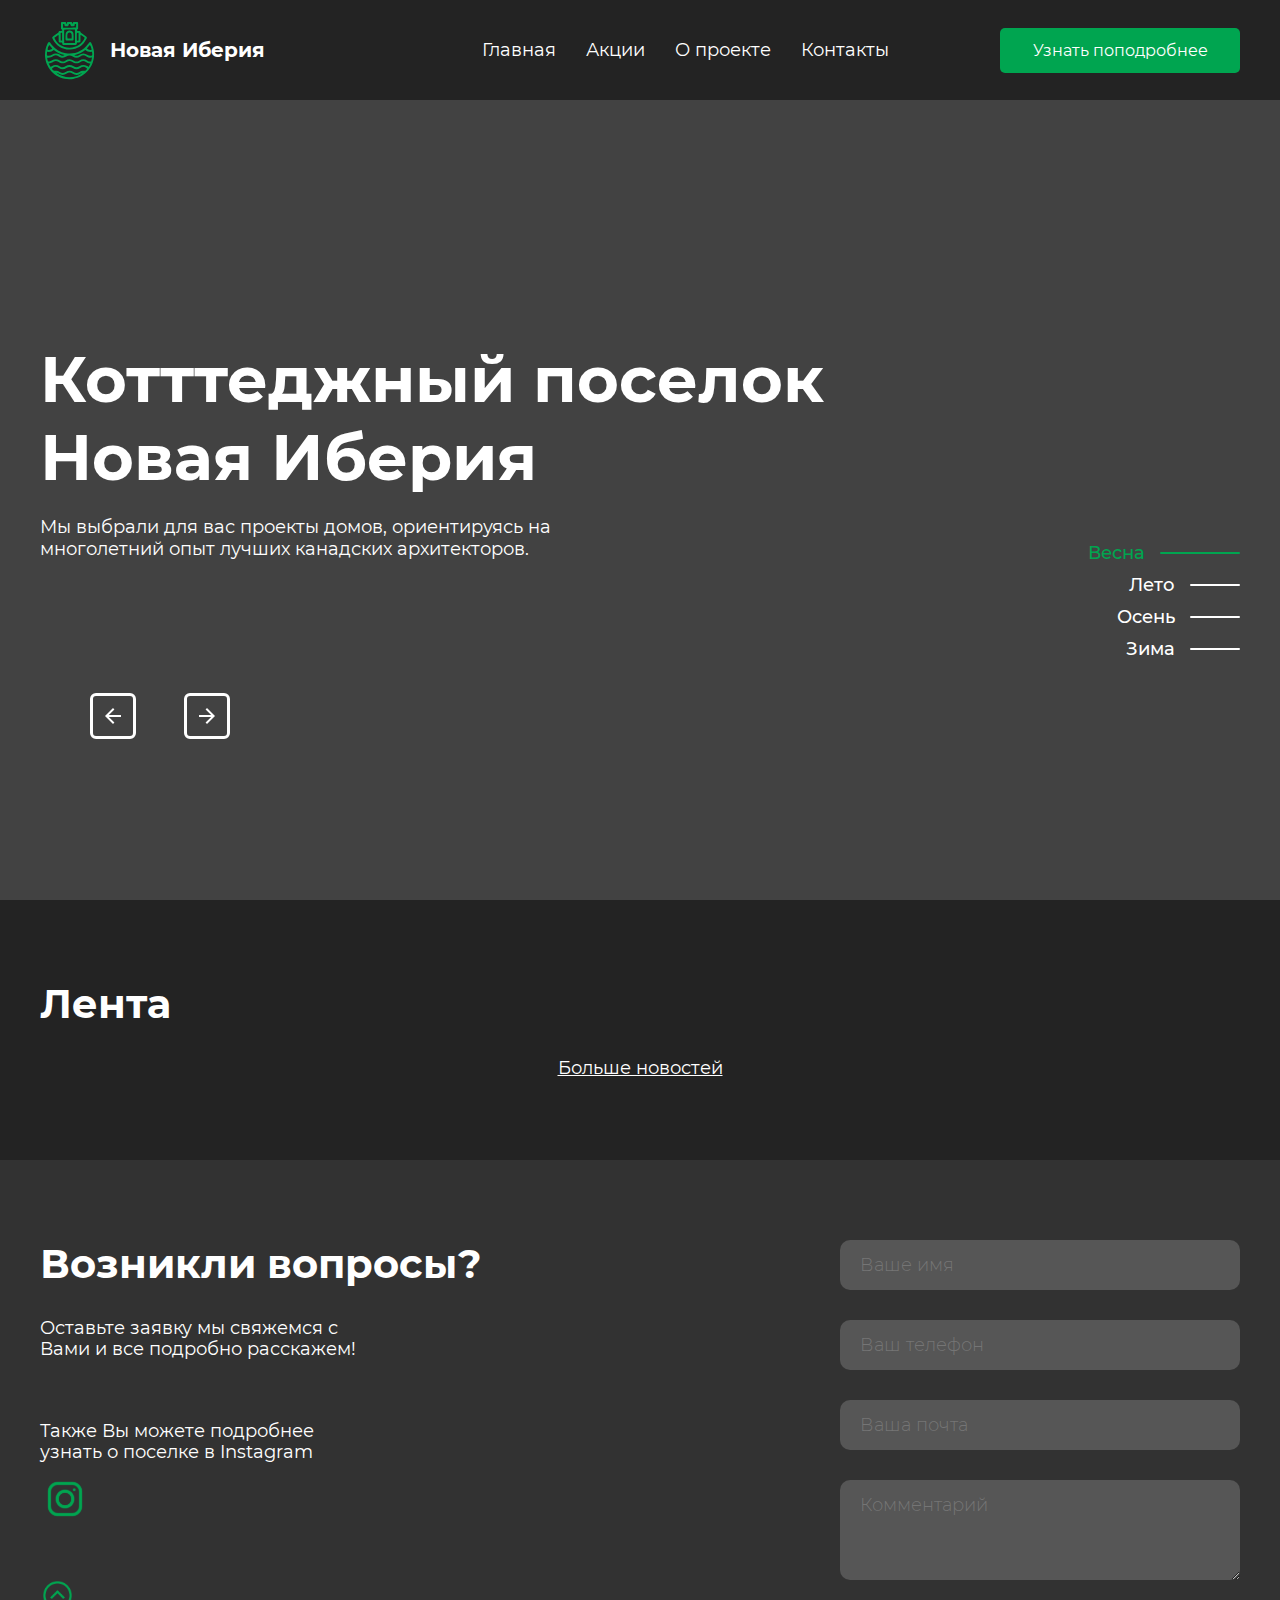
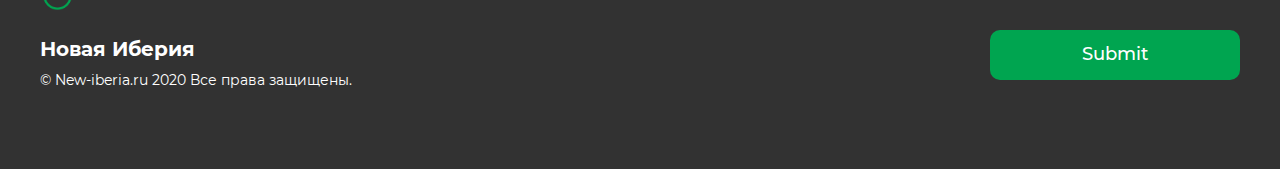
==== news.html @ b80567c6 "without 2 seconds done" ====
<!DOCTYPE html>
<html lang="en">
<head>
	<meta charset="UTF-8">
	<meta name="viewport" content="width=device-width, initial-scale=1.0">
	<title>Новая Иберия | Лента</title>
	<link rel="stylesheet" href="styles/main.css">
	<link rel="stylesheet" href="font/roboto/stylesheet.css">
	<link rel="stylesheet" href="font/monsterrat/stylesheet.css">

	<!-- styles for header -->
	<link rel="stylesheet" href="styles/header/header-menu.css">
	<link rel="stylesheet" href="styles/header/header-panel.css">
	<link rel="stylesheet" href="styles/header/header-slider.css">

	<!-- main media -->
	<link rel="stylesheet" href="styles/main_media.css">
	<script src="libs/jquery.js"></script>

	<!-- libs_datepicker -->
	<script src="libs/datepicker/datepicker.min.js"></script>
	<link rel="stylesheet" href="libs/datepicker/datepicker.min.css">

	<!-- styles for slider-mini -->
	<link rel="stylesheet" href="styles/slider-mini.css">

	<!-- styles for advantages -->
	<link rel="stylesheet" href="styles/advantage_list.css">

	<!-- styles for showcase -->
	<link rel="stylesheet" href="styles/showcase.css">

	<!-- styles for genplan -->
	<link rel="stylesheet" href="styles/genplan.css">

	<!-- styles for news -->
	<link rel="stylesheet" href="styles/news.css">

	<!-- styles for footer -->
	<link rel="stylesheet" href="styles/footer.css">

	<!-- styles for modal (house) -->
	<link rel="stylesheet" href="styles/modals/land_or_house/style.css">

	<!-- styles for modal (contact_form) -->
	<link rel="stylesheet" href="styles/modals/contact_us/style.css">

	<!-- styles for modal -->
	<link rel="stylesheet" href="styles/modals/news_one/style.css">

	<!-- styles for news block -->
	<link rel="stylesheet" href="styles/news_page/style.css">
</head>
<body>
	<div class="modal_contact-us">
		<div class="modal_contact-us-body">
		<div class="modal_contact-us-body-cross"><img src="images/cross.svg" alt="" onclick="popupHouseHide('.modal_contact-us')"></div>
			<div class="modal_contact-us-body-picture">
				<div class="modal_contact-us_picture"></div>
				<div class="modal_contact-us_opacity"></div>
			</div>
			<form class="modal_contact-us-body-content" action="" method="post">
				<h1 class="modal_contact-us-title">
					Новая Иберия
				</h1>
				<h1 class="modal_contact-us-text">
					Оставьте заявку на детальное обсуждение проекта
				</h1>
				<h2 class="modal_contact-us-description">
					Lorem ipsum dolor sit amet, consectetur adipiscing elit, sed do eiusmod tempor incididunt ut labore et dolore
				</h2>
				<div class="modal_contact-us-form">
					<input type="text" class="modal_contact-us_placeholder" placeholder="Ваше имя" maxlength="10" name="name">
					<input type="text" class="modal_contact-us_placeholder" placeholder="Ваш телефон" maxlength="17" name="telephone">
					<input type="text" class="modal_contact-us_placeholder" placeholder="Ваша почта" maxlength="18" name="email">
					<textarea name="" id="modal_contact-us_textarea" cols="30" rows="10" placeholder="Комментарий" maxlength="50" name="comment"></textarea>
					<input type="submit" class="modal_contact-us_submit">
				</div>
				<h3 class="modal_contact-us-data">				
					Нажимая на кнопку. Вы принимаете условия обработки персональных данных
				</h3>
			</form>
		</div>
	</div>
	<div class="modal_news_one">
		<div class="modal_news-body">
			<div class="modal_news-body-cross"><img src="images/cross.svg" alt="" onclick="popupHouseHide('.modal_news_one')"></div>
			<div class="modal_news_one-body-picture">
				<div class="modal_news_one-picture-bidy"></div>
				<div class="modal_news_one-opacity"></div>
				<div class="modal_news_one-texts">
					<div class="modal_news_one-texts_body">
						<h1 class="modal_news_one-texts_body_news-title"></h1>
						<h2 class="modal_news_one-texts-date">
							12.01.2021
						</h2>
					</div>
				</div>
			</div>
			<div class="modal_news_one-body-content">
				<div class="modal_news_one-body-content_body">
					<div class="kekmemshmek">
					</div>
					<div class="modal_news-footer">
						<div class="modal_news-footer_read_more">Читать также</div>
						<div class="modal_news-footer-line"></div>
					</div>
					<div class="modal_news-recomended">
						<div class="modal_news-recomended-item modal_news-recomended-mobile">
							<div class="modal_news-recomended-item_picture"></div>
							<h1 class="modal_news-recomnded-item_title">
								Lorem ipsum dolor sit amet consectetur adipisicing elit. Libero obcaecati, nesciunt culpa quod quis voluptatibus nam blanditiis sapiente, incidunt nihil consectetur delectus in ex quasi natus sed numquam voluptas, architecto?	
							</h1>
							<h2 class="modal_news-recomnded-item_description">
								Lorem ipsum dolor sit amet consectetur adipisicing elit. Libero obcaecati, nesciunt culpa quod quis voluptatibus nam blanditiis sapiente, incidunt nihil consectetur delectus in ex quasi natus sed numquam voluptas, architecto?	
							</h2>
							<div class="modal_news-recomnded-item_button">
								подробнее
							</div>
						</div>
						<div class="modal_news-recomended-item modal_news_second-item">
							<div class="modal_news-recomended-item_picture"></div>
							<h1 class="modal_news-recomnded-item_title">
								Lorem ipsum dolor sit amet consectetur adipisicing elit. Libero obcaecati, nesciunt culpa quod quis voluptatibus nam blanditiis sapiente, incidunt nihil consectetur delectus in ex quasi natus sed numquam voluptas, architecto?	
							</h1>
							<h2 class="modal_news-recomnded-item_description">
								Lorem ipsum dolor sit amet consectetur adipisicing elit. Libero obcaecati, nesciunt culpa quod quis voluptatibus nam blanditiis sapiente, incidunt nihil consectetur delectus in ex quasi natus sed numquam voluptas, architecto?	
							</h2>
							<div class="modal_news-recomnded-item_button">
								подробнее
							</div>
						</div>
						<div class="modal_news-recomended-item modal_news-recomended_tablet">
							<div class="modal_news-recomended-item_picture"></div>
							<h1 class="modal_news-recomnded-item_title">
								Lorem ipsum dolor sit amet consectetur adipisicing elit. Libero obcaecati, nesciunt culpa quod quis voluptatibus nam blanditiis sapiente, incidunt nihil consectetur delectus in ex quasi natus sed numquam voluptas, architecto?	
							</h1>
							<h2 class="modal_news-recomnded-item_description">
								Lorem ipsum dolor sit amet consectetur adipisicing elit. Libero obcaecati, nesciunt culpa quod quis voluptatibus nam blanditiis sapiente, incidunt nihil consectetur delectus in ex quasi natus sed numquam voluptas, architecto?	
							</h2>
							<div class="modal_news-recomnded-item_button">
								подробнее
							</div>
						</div>
					</div>
					<div class="modal_news-recomended_more">
						<h1 class="modal_news-recomended_more-text">
							Больше...
						</h1>
					</div>
				</div>
			</div>
		</div>
	</div>
	<div class="header" id="header">
		<div class="header-menu">
			<div class="header-menu__body">
				<div class="header-menu__logo-block">
					<img src="images/logo.svg" alt="" class="header-menu__logo">
					<h1 class="header-menu__text-logo">Новая Иберия</h1>
				</div>
				<div class="header-menu__menu-block">
					<a href="index.php"><h1 class="header__menu-item">Главная</h1></a>
					<a href="index.php#showcase_discounts"><h1 class="header__menu-item">Акции</h1></a>
					<a href="index.php#advantage_list_body"><h1 class="header__menu-item">О проекте</h1></a>
					<a href="#footer"><h1 class="header__menu-item">Контакты</h1></a>
				</div>
				<div class="header-menu__button-more">
					<div class="header-menu__button" id="header-menu__button_modal">
						Узнать поподробнее
					</div>
				</div>
			</div>
		</div>
		<div class="header-hidden-menu">
			<div class="header-menu-hidden-mobile">
				<div class="header-menu-mobile-body">
					<div class="logo-mobile">
						<img src="images/logo.svg" alt="" class="logo-mobile-pic">
						Новая Иберия
					</div>
					<img src="images/mobile_cross.svg" alt="" class="header-menu-burger" onclick="menuHiddenSlideUp()">
				</div>
			</div>
			<div class="header-menu-mobile-menu">
				<a href="index.php"><h1 class="heaedr-menu-mobile-menu-item">Главная</h1></a>
				<div class="header-menu__button-mobile_phone" id="header-menu__button-mobile">
					Узнать подробнее
				</div>
				<a href="tel:+79773263306"><div class="header-menu__button-mobile_phone">
					Позвонить
				</div></a>
			</div>
		</div>
		<div class="header-menu-mobile">
			<div class="header-menu-mobile-body">
				<div class="logo-mobile">
					<img src="images/logo.svg" alt="" class="logo-mobile-pic">
					Новая Иберия
				</div>
				<img src="images/burger.svg" alt="" class="header-menu-burger" onclick="menuHiddenSlideUp()">
			</div>
		</div>
		<div class="header_slider">
			
		</div>
		<div class="header-opacity_slider">
			
		</div>
		<div class="header-panel">
			<div class="header-panel__body">
				<div class="header-panel__title">
					<h1 class="header-panel__title-text">
						Котттеджный поселок Новая Иберия
					</h1>
					<h2 class="header-panel__title-description">
						Мы выбрали для вас проекты домов, ориентируясь на многолетний опыт лучших канадских архитекторов.
					</h2>
					<div class="header-panel__seasons">
						<div class="season_panel selected_div" id="spring">
							Весна
							<div class="season_line selected_line" id="spring_line"></div>
						</div>
						<div class="season_panel" id="summer">
							Лето
							<div class="season_line" id="summer_line"></div>
						</div>
						<div class="season_panel" id="autumn">
							Осень
							<div class="season_line" id="autumn_line"></div>
						</div>
						<div class="season_panel" id="winter">
							Зима
							<div class="season_line" id="winter_line"></div>
						</div>
					</div>
					<div class="header-panel__arrow-left-body" onclick="sliderRight('.slider_feed')">
						<div class="header-panel__arrow-left">
							
						</div>
					</div>
					<div class="header-panel__arrow-right-body">
						<div class="header-panel__arrow-right" onclick="sliderLeft('.slider_feed', '.header')">
							
						</div>
					</div>
				</div>
			</div>
		</div>
	</div>
	<div class="news_block-body">
		<div class="news_block">
			<h1 class="block_title news_block_title">
				Лента
			</h1>
			<div class="news_block-items">
				
				<!-- <div class="news_block-item second-news_block-item"></div>
				<div class="news_block-item"></div> -->
			</div>
		</div>
	</div>
	<h1 class="news-block_more">
		Больше новостей
	</h1>
	<div class="footer" id="footer">
		<div class="footer-body">
			<div class="footer-left">
				<h1 class="block_title footer_title">
					Возникли вопросы?
				</h1>
				<h2 class="footer-left-description1">
					Оставьте заявку мы свяжемся с Вами и все подробно расскажем!
				</h2>
				<h2 class="footer-left-description2">
					Также Вы можете подробнее узнать о поселке в Instagram
				</h2>
				<img src="images/inst.svg" alt="" class="footer-left_inst">
				<div class="footer-left__bottom">
					<a href="#header"><img src="images/back_top.svg" alt="" class="back_top" ></a>
					<h1 class="header-menu__text-logo">Новая Иберия</h1>
					<h2 class="copyright">
						© New-iberia.ru 2020 Все права защищены.
					</h2>
				</div>
			</div>
			<form action="handlers/send_sms.php" class="footer-right">
				<input type="text" class="footer_placeholder" placeholder="Ваше имя" name="name" maxlength="10">
				<input type="text" class="footer_placeholder" placeholder="Ваш телефон" name="telephone" maxlength="17">
				<input type="text" class="footer_placeholder" placeholder="Ваша почта" name="email" maxlength="25">
				<textarea id="footer_textarea" cols="30" rows="10" placeholder="Комментарий" name="comment" maxlength="50"></textarea>
				<input type="submit" class="footer_submit">
			</form>
		</div>
	</div>
	<div class="alert_for_form">
		<span class="alert_form_text"></span>
		<div class="alert_bottom_line"></div>
	</div>
<script>
	$( document ).ready(function(){
	  function linkUnderline(link, line){
	  	 $(link).hover(function(){	
		   		$(line).animate({
			      width: "80px", // ширина элемента
			    });
		    }, function(){ // задаем функцию, которая срабатывает, когда указатель выходит из элемента 	
		   		$(line).animate({
			      width: "50px", // ширина элемента
			    });
		  });
	  }
	  linkUnderline("#spring", "#spring_line");
	  linkUnderline("#summer", "#summer_line");
	  linkUnderline("#autumn", "#autumn_line");
	  linkUnderline("#winter", "#winter_line");
	});

	$(function(){
		$("a[href^='#']").click(function(){
	    	var _href = $(this).attr("href");
	    	$("html, body").animate({scrollTop: $(_href).offset().top+"px"});
		   	return false;
		});
	});
</script>
<script> 
	$(".header_slider").load("template/slider/spring.html");
	$( "#summer" ).click(function(){
		$(".header_slider").load("template/slider/summer.html");
		$('.selected_div').removeClass('selected_div');
		$('.selected_line').removeClass('selected_line');
		$('#summer_line').addClass('selected_line');
		$(this).addClass('selected_div');
	});
	$( "#winter" ).click(function(){
		$(".header_slider").load("template/slider/winter.html");
		$('.selected_div').removeClass('selected_div');
		$('.selected_line').removeClass('selected_line');
		$('#winter_line').addClass('selected_line');
		$(this).addClass('selected_div');
	});
	$( "#spring" ).click(function(){
		$(".header_slider").load("template/slider/spring.html");
		$('.selected_div').removeClass('selected_div');
		$('.selected_line').removeClass('selected_line');
		$('#spring_line').addClass('selected_line');
		$(this).addClass('selected_div');
	});
	$( "#autumn" ).click(function(){
		$(".header_slider").load("template/slider/autumn.html");
		$('.selected_div').removeClass('selected_div');
		$('.selected_line').removeClass('selected_line');
		$('#autumn_line').addClass('selected_line');
		$(this).addClass('selected_div');
	});
</script>
<script src="scripts/functions.js"></script>
<script src="libs/mask/jquery.mask.min.js"></script>
<script src="libs/mask/inputmask.js"></script>
<script> 
  $(document).ready(function(){   
    $("[name=email]").inputmask("email")
  });
</script>
<script src="scripts/send_form.js"></script>
<script src="scripts/news_block_filter.js"></script>
</body>
</html>
---- styles/main.css ----
* {
	font-family: 'Montserrat';
}
h1, h2, h3, h4 {
	margin: 0;
	padding: 0;
}
html, body {
	background: #232323;
	overflow-x: hidden;
}
body {
	padding: 0;
	margin: 0;
}
.header {
	width: 100vw;
	height: 100vh;
	position: relative;
	background: rgba(196, 196, 196, 0.3);
	overflow: hidden;
}

/*text-block*/
.text-block {
	width: 100%;
	box-sizing: border-box;
	padding: 90px 0;

}
.text-block__body {
	max-width: 1200px;
	margin: 0 auto;
	font-family: Montserrat;
	font-style: normal;
	font-weight: normal;
	font-size: 18px;
	color: #FFFFFF; 
	line-height: 170%;
}
.br-mobile {
	display: none;
}
#button-mobile-separate {
	display: none;
}
.block_title {
	font-style: normal;
	font-weight: bold;
	font-size: 40px;
	line-height: 120%;
	color: #FFFFFF;
}
.break-flex {
  flex-basis: 100%;
  height: 0;
}
.alert_for_form {
	position: fixed;
	width: 80vw;
	max-width: 1200px;
	height: 70px;
	background-color: ;
	z-index: 10000;
	top: 20px;
	left: 10%;
	border-radius: 10px;
	display: flex;
	align-items: center;
	box-sizing: border-box;
	padding-left: 30px;
	font-style: normal;
	font-weight: 500;
	font-size: 20px;
	color: #FFFFFF;
	display: none;
}
.alert_bottom_line {
	position: absolute;
	width: 90%;
	height: 4px;
	border-radius: 2px;
	background-color: #C5310F;
	bottom: 0px;
	left: 5%;
	
}








/* Smartphones (landscape) ----------- */
@media only screen 
and (max-device-width : 899px) 
and (orientation : landscape) {
	.alert_for_form {
		font-size: 12px;
		overflow: hidden;
	}	
}

/* Smartphones (portrait) ----------- */
@media only screen 
and (max-width : 899px) 
and (orientation : portrait) {
	.alert_for_form {
		font-size: 12px;
		overflow: hidden;
	}	
}


/* iPads (landscape) ----------- */
@media only screen 
and (min-device-width : 900px) 
and (max-device-width : 1024px) 
and (orientation : landscape) {
}

/* iPads (portrait) ----------- */
@media only screen 
and (min-device-width : 768px) 
and (max-device-width : 1024px) 
and (orientation : portrait) {
}

input[type='submit'] { -webkit-appearance: none; -moz-appearance: none; appearance: none; }

.header-panel__arrow-left, .header-panel__arrow-right, #header-menu__button_modal, .season_panel, .header-menu__button, .showcase_calendar_pic, .showcase-item__button, .showcase-more__text, .genplan-item__button, .genplan_open_video, .news_item-more, .footer_submit, .modal_house__close, .modal_house_button, .modal_contact-us_submit, .modal_contact-us-body-cross {
	cursor: pointer;
}
---- font/roboto/stylesheet.css ----
/* This stylesheet generated by Transfonter (https://transfonter.org) on February 25, 2018 4:00 PM */

@font-face {
    font-family: 'Roboto';
    src: url('Roboto-MediumItalic.eot');
    src: local('Roboto Medium Italic'), local('Roboto-MediumItalic'),
        url('Roboto-MediumItalic.eot?#iefix') format('embedded-opentype'),
        url('Roboto-MediumItalic.woff') format('woff'),
        url('Roboto-MediumItalic.ttf') format('truetype');
    font-weight: 500;
    font-style: italic;
}

@font-face {
    font-family: 'Roboto';
    src: url('Roboto-Italic.eot');
    src: local('Roboto Italic'), local('Roboto-Italic'),
        url('Roboto-Italic.eot?#iefix') format('embedded-opentype'),
        url('Roboto-Italic.woff') format('woff'),
        url('Roboto-Italic.ttf') format('truetype');
    font-weight: normal;
    font-style: italic;
}

@font-face {
    font-family: 'Roboto';
    src: url('Roboto-Bold.eot');
    src: local('Roboto Bold'), local('Roboto-Bold'),
        url('Roboto-Bold.eot?#iefix') format('embedded-opentype'),
        url('Roboto-Bold.woff') format('woff'),
        url('Roboto-Bold.ttf') format('truetype');
    font-weight: bold;
    font-style: normal;
}

@font-face {
    font-family: 'Roboto';
    src: url('Roboto-Regular.eot');
    src: local('Roboto'), local('Roboto-Regular'),
        url('Roboto-Regular.eot?#iefix') format('embedded-opentype'),
        url('Roboto-Regular.woff') format('woff'),
        url('Roboto-Regular.ttf') format('truetype');
    font-weight: normal;
    font-style: normal;
}

@font-face {
    font-family: 'Roboto';
    src: url('Roboto-Medium.eot');
    src: local('Roboto Medium'), local('Roboto-Medium'),
        url('Roboto-Medium.eot?#iefix') format('embedded-opentype'),
        url('Roboto-Medium.woff') format('woff'),
        url('Roboto-Medium.ttf') format('truetype');
    font-weight: 500;
    font-style: normal;
}

@font-face {
    font-family: 'Roboto';
    src: url('Roboto-BoldItalic.eot');
    src: local('Roboto Bold Italic'), local('Roboto-BoldItalic'),
        url('Roboto-BoldItalic.eot?#iefix') format('embedded-opentype'),
        url('Roboto-BoldItalic.woff') format('woff'),
        url('Roboto-BoldItalic.ttf') format('truetype');
    font-weight: bold;
    font-style: italic;
}

@font-face {
    font-family: 'Roboto';
    src: url('Roboto-ThinItalic.eot');
    src: local('Roboto Thin Italic'), local('Roboto-ThinItalic'),
        url('Roboto-ThinItalic.eot?#iefix') format('embedded-opentype'),
        url('Roboto-ThinItalic.woff') format('woff'),
        url('Roboto-ThinItalic.ttf') format('truetype');
    font-weight: 100;
    font-style: italic;
}

@font-face {
    font-family: 'Roboto';
    src: url('Roboto-Black.eot');
    src: local('Roboto Black'), local('Roboto-Black'),
        url('Roboto-Black.eot?#iefix') format('embedded-opentype'),
        url('Roboto-Black.woff') format('woff'),
        url('Roboto-Black.ttf') format('truetype');
    font-weight: 900;
    font-style: normal;
}

@font-face {
    font-family: 'Roboto';
    src: url('Roboto-Light.eot');
    src: local('Roboto Light'), local('Roboto-Light'),
        url('Roboto-Light.eot?#iefix') format('embedded-opentype'),
        url('Roboto-Light.woff') format('woff'),
        url('Roboto-Light.ttf') format('truetype');
    font-weight: 300;
    font-style: normal;
}

@font-face {
    font-family: 'Roboto';
    src: url('Roboto-LightItalic.eot');
    src: local('Roboto Light Italic'), local('Roboto-LightItalic'),
        url('Roboto-LightItalic.eot?#iefix') format('embedded-opentype'),
        url('Roboto-LightItalic.woff') format('woff'),
        url('Roboto-LightItalic.ttf') format('truetype');
    font-weight: 300;
    font-style: italic;
}

@font-face {
    font-family: 'Roboto';
    src: url('Roboto-BlackItalic.eot');
    src: local('Roboto Black Italic'), local('Roboto-BlackItalic'),
        url('Roboto-BlackItalic.eot?#iefix') format('embedded-opentype'),
        url('Roboto-BlackItalic.woff') format('woff'),
        url('Roboto-BlackItalic.ttf') format('truetype');
    font-weight: 900;
    font-style: italic;
}

@font-face {
    font-family: 'Roboto';
    src: url('Roboto-Thin.eot');
    src: local('Roboto Thin'), local('Roboto-Thin'),
        url('Roboto-Thin.eot?#iefix') format('embedded-opentype'),
        url('Roboto-Thin.woff') format('woff'),
        url('Roboto-Thin.ttf') format('truetype');
    font-weight: 100;
    font-style: normal;
}
---- font/monsterrat/stylesheet.css ----
@font-face {
    font-family: 'Montserrat';
    src: url('Montserrat-ExtraLight.eot');
    src: local('Montserrat ExtraLight'), local('Montserrat-ExtraLight'),
        url('Montserrat-ExtraLight.eot?#iefix') format('embedded-opentype'),
        url('Montserrat-ExtraLight.woff2') format('woff2'),
        url('Montserrat-ExtraLight.woff') format('woff'),
        url('Montserrat-ExtraLight.ttf') format('truetype');
    font-weight: 200;
    font-style: normal;
}

@font-face {
    font-family: 'Montserrat';
    src: url('Montserrat-MediumItalic.eot');
    src: local('Montserrat Medium Italic'), local('Montserrat-MediumItalic'),
        url('Montserrat-MediumItalic.eot?#iefix') format('embedded-opentype'),
        url('Montserrat-MediumItalic.woff2') format('woff2'),
        url('Montserrat-MediumItalic.woff') format('woff'),
        url('Montserrat-MediumItalic.ttf') format('truetype');
    font-weight: 500;
    font-style: italic;
}

@font-face {
    font-family: 'Montserrat';
    src: url('Montserrat-Italic.eot');
    src: local('Montserrat Italic'), local('Montserrat-Italic'),
        url('Montserrat-Italic.eot?#iefix') format('embedded-opentype'),
        url('Montserrat-Italic.woff2') format('woff2'),
        url('Montserrat-Italic.woff') format('woff'),
        url('Montserrat-Italic.ttf') format('truetype');
    font-weight: normal;
    font-style: italic;
}

@font-face {
    font-family: 'Montserrat';
    src: url('Montserrat-Regular.eot');
    src: local('Montserrat Regular'), local('Montserrat-Regular'),
        url('Montserrat-Regular.eot?#iefix') format('embedded-opentype'),
        url('Montserrat-Regular.woff2') format('woff2'),
        url('Montserrat-Regular.woff') format('woff'),
        url('Montserrat-Regular.ttf') format('truetype');
    font-weight: normal;
    font-style: normal;
}

@font-face {
    font-family: 'Montserrat';
    src: url('Montserrat-ThinItalic.eot');
    src: local('Montserrat Thin Italic'), local('Montserrat-ThinItalic'),
        url('Montserrat-ThinItalic.eot?#iefix') format('embedded-opentype'),
        url('Montserrat-ThinItalic.woff2') format('woff2'),
        url('Montserrat-ThinItalic.woff') format('woff'),
        url('Montserrat-ThinItalic.ttf') format('truetype');
    font-weight: 100;
    font-style: italic;
}

@font-face {
    font-family: 'Montserrat';
    src: url('Montserrat-Bold.eot');
    src: local('Montserrat Bold'), local('Montserrat-Bold'),
        url('Montserrat-Bold.eot?#iefix') format('embedded-opentype'),
        url('Montserrat-Bold.woff2') format('woff2'),
        url('Montserrat-Bold.woff') format('woff'),
        url('Montserrat-Bold.ttf') format('truetype');
    font-weight: bold;
    font-style: normal;
}

@font-face {
    font-family: 'Montserrat';
    src: url('Montserrat-Light.eot');
    src: local('Montserrat Light'), local('Montserrat-Light'),
        url('Montserrat-Light.eot?#iefix') format('embedded-opentype'),
        url('Montserrat-Light.woff2') format('woff2'),
        url('Montserrat-Light.woff') format('woff'),
        url('Montserrat-Light.ttf') format('truetype');
    font-weight: 300;
    font-style: normal;
}

@font-face {
    font-family: 'Montserrat';
    src: url('Montserrat-Black.eot');
    src: local('Montserrat Black'), local('Montserrat-Black'),
        url('Montserrat-Black.eot?#iefix') format('embedded-opentype'),
        url('Montserrat-Black.woff2') format('woff2'),
        url('Montserrat-Black.woff') format('woff'),
        url('Montserrat-Black.ttf') format('truetype');
    font-weight: 900;
    font-style: normal;
}

@font-face {
    font-family: 'Montserrat';
    src: url('Montserrat-Medium.eot');
    src: local('Montserrat Medium'), local('Montserrat-Medium'),
        url('Montserrat-Medium.eot?#iefix') format('embedded-opentype'),
        url('Montserrat-Medium.woff2') format('woff2'),
        url('Montserrat-Medium.woff') format('woff'),
        url('Montserrat-Medium.ttf') format('truetype');
    font-weight: 500;
    font-style: normal;
}

@font-face {
    font-family: 'Montserrat';
    src: url('Montserrat-ExtraLightItalic.eot');
    src: local('Montserrat ExtraLight Italic'), local('Montserrat-ExtraLightItalic'),
        url('Montserrat-ExtraLightItalic.eot?#iefix') format('embedded-opentype'),
        url('Montserrat-ExtraLightItalic.woff2') format('woff2'),
        url('Montserrat-ExtraLightItalic.woff') format('woff'),
        url('Montserrat-ExtraLightItalic.ttf') format('truetype');
    font-weight: 200;
    font-style: italic;
}

@font-face {
    font-family: 'Montserrat';
    src: url('Montserrat-BlackItalic.eot');
    src: local('Montserrat Black Italic'), local('Montserrat-BlackItalic'),
        url('Montserrat-BlackItalic.eot?#iefix') format('embedded-opentype'),
        url('Montserrat-BlackItalic.woff2') format('woff2'),
        url('Montserrat-BlackItalic.woff') format('woff'),
        url('Montserrat-BlackItalic.ttf') format('truetype');
    font-weight: 900;
    font-style: italic;
}

@font-face {
    font-family: 'Montserrat';
    src: url('Montserrat-ExtraBoldItalic.eot');
    src: local('Montserrat ExtraBold Italic'), local('Montserrat-ExtraBoldItalic'),
        url('Montserrat-ExtraBoldItalic.eot?#iefix') format('embedded-opentype'),
        url('Montserrat-ExtraBoldItalic.woff2') format('woff2'),
        url('Montserrat-ExtraBoldItalic.woff') format('woff'),
        url('Montserrat-ExtraBoldItalic.ttf') format('truetype');
    font-weight: 800;
    font-style: italic;
}

@font-face {
    font-family: 'Montserrat';
    src: url('Montserrat-SemiBoldItalic.eot');
    src: local('Montserrat SemiBold Italic'), local('Montserrat-SemiBoldItalic'),
        url('Montserrat-SemiBoldItalic.eot?#iefix') format('embedded-opentype'),
        url('Montserrat-SemiBoldItalic.woff2') format('woff2'),
        url('Montserrat-SemiBoldItalic.woff') format('woff'),
        url('Montserrat-SemiBoldItalic.ttf') format('truetype');
    font-weight: 600;
    font-style: italic;
}

@font-face {
    font-family: 'Montserrat';
    src: url('Montserrat-ExtraBold.eot');
    src: local('Montserrat ExtraBold'), local('Montserrat-ExtraBold'),
        url('Montserrat-ExtraBold.eot?#iefix') format('embedded-opentype'),
        url('Montserrat-ExtraBold.woff2') format('woff2'),
        url('Montserrat-ExtraBold.woff') format('woff'),
        url('Montserrat-ExtraBold.ttf') format('truetype');
    font-weight: 800;
    font-style: normal;
}

@font-face {
    font-family: 'Montserrat';
    src: url('Montserrat-BoldItalic.eot');
    src: local('Montserrat Bold Italic'), local('Montserrat-BoldItalic'),
        url('Montserrat-BoldItalic.eot?#iefix') format('embedded-opentype'),
        url('Montserrat-BoldItalic.woff2') format('woff2'),
        url('Montserrat-BoldItalic.woff') format('woff'),
        url('Montserrat-BoldItalic.ttf') format('truetype');
    font-weight: bold;
    font-style: italic;
}

@font-face {
    font-family: 'Montserrat';
    src: url('Montserrat-LightItalic.eot');
    src: local('Montserrat Light Italic'), local('Montserrat-LightItalic'),
        url('Montserrat-LightItalic.eot?#iefix') format('embedded-opentype'),
        url('Montserrat-LightItalic.woff2') format('woff2'),
        url('Montserrat-LightItalic.woff') format('woff'),
        url('Montserrat-LightItalic.ttf') format('truetype');
    font-weight: 300;
    font-style: italic;
}

@font-face {
    font-family: 'Montserrat';
    src: url('Montserrat-SemiBold.eot');
    src: local('Montserrat SemiBold'), local('Montserrat-SemiBold'),
        url('Montserrat-SemiBold.eot?#iefix') format('embedded-opentype'),
        url('Montserrat-SemiBold.woff2') format('woff2'),
        url('Montserrat-SemiBold.woff') format('woff'),
        url('Montserrat-SemiBold.ttf') format('truetype');
    font-weight: 600;
    font-style: normal;
}

@font-face {
    font-family: 'Montserrat';
    src: url('Montserrat-Thin.eot');
    src: local('Montserrat Thin'), local('Montserrat-Thin'),
        url('Montserrat-Thin.eot?#iefix') format('embedded-opentype'),
        url('Montserrat-Thin.woff2') format('woff2'),
        url('Montserrat-Thin.woff') format('woff'),
        url('Montserrat-Thin.ttf') format('truetype');
    font-weight: 100;
    font-style: normal;
}
---- styles/header/header-menu.css ----
.header-menu {
	width: 100%;
	height: 100px;
	background: #232323;
	position: absolute;
	z-index: 14;
	top: 0;
}
.header-menu__body {
	max-width: 1200px;
	height: 100%;
	margin: 0 auto;
	display: flex;
	align-items: center;
}
.header-menu__logo-block {
	width: 35%;
	height: 100%;
	display: flex;
	align-items: center;
}
.header__menu-item {
	font-style: normal;
	font-weight: normal;
	font-size: 18px;
}
.header-menu__logo {
	width: 60px;
	margin-right: 10px;
}
.header-menu__text-logo {
	font-style: normal;
	font-weight: bold;
	font-size: 20px;
	color: #FFFFFF;
}
.header-menu__menu-block {
	height: 100%;
	width: 40%;
	display: flex;
	justify-content: center;
	align-items: center;
}
.header-menu__menu-block a {
	text-decoration: none;
	color: #fff;
	margin-right: 30px;
}
.header-menu__button-more {
	height: 100%;
	width: 25%;
	display: flex;
	align-items: center;
	justify-content: flex-end;
}
.header-menu__button {
	width: 240px;
	height: 45px;
	background: #00A550;
	border-radius: 5px;
	font-family: Montserrat;
	font-style: normal;
	font-weight: normal;
	font-size: 16px;
	display: flex;
	align-items: center;
	justify-content: center;
	color: #FFFFFF;
}
.header-menu-mobile {
	width: 100%;
	height: 70px;
	display: none;
	background: #232323;
	position: absolute;
	z-index: 14;
	top: 0;
}
.header-menu-hidden-mobile {
	margin: 0 auto;
	max-width: 90%;
	width: 100%;
	height: 70px;
	background: #232323;
}
.header-menu-mobile-body {
	min-width: 90%;
	height: 100%;
	display: flex;
	align-items: center;
	justify-content: space-between;
	margin: 0 auto;
}

.logo-mobile {
	display: flex;
	align-items: center;
	font-style: normal;
	font-weight: normal;
	font-size: 18px;
	line-height: 28px;
	color: #FFFFFF;
}
.logo-mobile-pic {
	width: 40px;
	margin-right: 10px;
}
.header-hidden-menu {
	position: fixed;
	z-index: 100;
	height: 100%;
	width: 100%;
	background: #232323;
	display: none;
}
.header-menu-mobile-menu {
	max-width: 90%;
	height: 90%;
	margin: 0 auto;
	display: flex;
	flex-direction: column;
	margin-top: 30px;
}
.heaedr-menu-mobile-menu-item {
 	font-style: normal;
	font-weight: bold;
	font-size: 22px;
	line-height: 28px;
	color: #FFFFFF;
	margin-bottom: 15px;
 }

.header-menu__button-mobile {
 	width: 100%;
 	margin: 0 auto;
 	max-width: 320px;
	height: 45px;
	background: #00A550;
	border-radius: 5px;
	font-family: Montserrat;
	font-style: normal;
	font-weight: normal;
	font-size: 16px;
	display: flex;
	align-items: center;
	justify-content: center;
	color: #FFFFFF;
 }
 .header-menu__button-mobile_phone {
 	width: 100%;
 	margin-top: 30px;
 	max-width: 320px;
	height: 45px;
	background: #00A550;
	border-radius: 5px;
	font-family: Montserrat;
	font-style: normal;
	font-weight: normal;
	font-size: 16px;
	display: flex;
	align-items: center;
	justify-content: center;
	color: #FFFFFF;
 }
 a {
 	text-decoration: none;
 }
@media only screen 
and (max-device-width : 1200px) {
	.header-menu-mobile {
		display: flex;
	}
	.header-menu {
		display: none;
	}
}
/* Smartphones (landscape) ----------- */
@media only screen 
and (max-device-width : 899px) 
and (orientation : landscape) {
	.header-menu-mobile-body {
		min-width: 90%;
	}
}

/* Smartphones (portrait) ----------- */
@media only screen 
and (max-width : 899px) 
and (orientation : portrait) {
}


/* iPads (landscape) ----------- */
@media only screen 
and (min-device-width : 900px) 
and (max-device-width : 1024px) 
and (orientation : landscape) {
	.header-menu-mobile-body {
		min-width: 900px;
	}
}

/* iPads (portrait) ----------- */
@media only screen 
and (min-device-width : 768px) 
and (max-device-width : 1024px) 
and (orientation : portrait) {
	.header-menu-mobile-body {
		min-width: 700px;
	}
}

/* Desktops and laptops ----------- */
@media only screen 
and (min-width : 1224px) 
and (max-device-width : 1300px){
}
---- styles/header/header-panel.css ----
.header-panel {
	position: absolute;
	z-index: 12;
	width: 100%;
	height: 100%;
	top: 50px;
} 
.header-opacity_slider {
	position: absolute;
	width: 100%;
	height: 100%;
	z-index: 11;
	background-color: black;
	opacity: .2;
}
.header-panel__body {
	max-width: 1200px;
	height: 100%;
	margin: 0 auto;
	display: flex;
	align-items: center;
}
.header-panel__title {
	width: 100%;
	position: relative;
}
.header-panel__title-text {
	font-family: Montserrat;
	font-style: normal;
	font-weight: bold;
	font-size: 64px;
	color: #FFFFFF;
	width: 785px;
	margin-bottom: 20px;
}
.header-panel__title-description {
	font-style: normal;
	font-weight: normal;
	font-size: 18px;
	color: #FFFFFF;
	width: 513px;
	margin-bottom: 100px;
}
.header-panel__seasons {
	position: absolute;
	bottom: 0%;
	right: 0%;
}
.season_panel {
	display: flex;
	align-items: center;
	justify-content: flex-end;
	margin-top: 10px;
	font-style: normal;
	font-weight: 500;
	font-size: 18px;
	color: #FFFFFF;
}
---- styles/header/header-slider.css ----
.season_line {
	width: 50px;
	height: 2.2px;
	background: #fff;
	margin-left: 15px;
	border-radius: 1.1px;
}
.header_slider {
	min-width: 100%;
	height: 100%;
	position: absolute;
	z-index: 10;
	top: 0;
	overflow: hidden;
}
.slider_feed {
	min-width: 100%;
	height: 100%;
	left: 0;
	position: absolute;
	left: 0;
	display: flex;
}
.slider_item {
	width: 100vw;
	height: 100%;
	font-size: 50px;
	display: flex;
	align-items: flex-end;
	justify-content: flex-end;
	background-position: center;
	background-repeat: no-repeat;
	background-size: 110%;
	background-size: cover;
}
.selected_div {
	color: #00A550;
}
.selected_line {
	background-color: #00A550;
	width: 80px;
}




/*arrows */
.header-panel__arrow-left-body {
	height: 25%;
	width: 8%;
	top: 25%;
	left: -12%;
	position: absolute;
	display: flex;
	align-items: center;
	justify-content: flex-end;
} 
.header-panel__arrow-right-body {
	height: 25%;
	width: 8%;
	top: 25%;
	right: -12%;
	position: absolute;
	display: flex;
	align-items: center;
} 
.header-panel__arrow-left {
	height: 40px;
	width: 40px;
	border: 3px solid #fff;
	border-radius: 6px;
	background-image: url('../../images/arrow-left.svg');
	background-position: center;
	background-repeat: no-repeat;
	background-size: 16px;
	transition: .5s;
}
.header-panel__arrow-left:hover {
	background: #00A550;
	background-image: url('../../images/arrow-left.svg');
	background-position: center;
	background-repeat: no-repeat;
	background-size: 16px;
}
.header-panel__arrow-right {
	height: 40px;
	width: 40px;
	border: 3px solid #fff;
	border-radius: 6px;
	background-image: url('../../images/arrow-right.svg');
	background-position: center;
	background-repeat: no-repeat;
	background-size: 16px;	
	transition: .5s;
}
.header-panel__arrow-right:hover {
	background: #00A550;
	background-image: url('../../images/arrow-right.svg');
	background-position: center;
	background-repeat: no-repeat;
	background-size: 16px;
}




/* Smartphones (landscape) ----------- */
@media only screen 
and (max-device-width : 899px) 
and (orientation : landscape) {
/* Styles */
	.header-panel__body {
		max-width: 90%;
	}
	.header-panel__title-text {
		font-size: 30px;
		width: 400px;
	}
	.header-panel__title-description {
		font-size: 13px;
		width: 390px;
		margin-bottom: 30px;
	}
	.header-panel {
		top: 0;
	}
	.header-panel__arrow-left-body {
		left: 50%;
		top: 105%;

	}
	.header-panel__arrow-right-body {
		right: 30%;
		top: 105%;
	}
}

/* Smartphones (portrait) ----------- */
@media only screen 
and (max-width : 899px) 
and (orientation : portrait) {
/* Styles */
	.header-panel {
		top: 0;
	}
	.header-panel__body {
		max-width: 90%;
	}
	.header-panel__title-text {
		font-size: 28px;
		width: 218px;
	}
	.header-panel__title-description {
		font-style: normal;
		font-weight: normal;
		font-size: 16px;
		width: 265px;
	}
	.header-menu__button {
		display: none;
	}
	.header-panel__arrow-left-body {
		left: 32%;
		width: 15%;
		top: 120%;
	}
	.header-panel__arrow-right-body {
		width: 15%;
		right: 32%;
		top: 120%;
	}
	.header-panel__seasons {
		bottom: -10%;
	}
	.season_panel {
		font-size: 14px;
	}
}


/* iPads (landscape) ----------- */
@media only screen 
and (min-device-width : 900px) 
and (max-device-width : 1024px) 
and (orientation : landscape) {
/* Styles */

	.header-panel__body {
		max-width: 900px;
	}
	.header-panel__arrow-left-body {
		left: 0%;
		top: 105%;
	}
	.header-panel__arrow-right-body {
		right: 80%;
		top: 105%;
	}
	
}

/* iPads (portrait) ----------- */
@media only screen 
and (min-device-width : 768px) 
and (max-device-width : 1024px) 
and (orientation : portrait) {
/* Styles */
	.header-panel__body {
		max-width: 700px;
	}
	.header-panel__title-text {
		font-size: 40px;
		width: 500px;
	}
	.header-panel__arrow-left-body {
		left: 0%;
		top: 105%;
	}
	.header-panel__arrow-right-body {
		right: 67%;
		top: 105%;
	}
}

/* Desktops and laptops ----------- */
@media only screen 
and (min-width : 1224px) 
and (max-device-width : 1300px){
	.header-panel__arrow-left-body {
		left: 0%;
		top: 105%;
	}
	.header-panel__arrow-right-body {
		right: 80%;
		top: 105%;
	}
}
---- styles/main_media.css ----
/* Smartphones (landscape) ----------- */
@media only screen 
and (max-device-width : 899px) 
and (orientation : landscape) {
	.text-block {
		padding: 40px 0;
	}
	.text-block__body {
		max-width: 90%;
		font-size: 13px;
	}
}

/* Smartphones (portrait) ----------- */
@media only screen 
and (max-width : 899px) 
and (orientation : portrait) {
	.text-block {
		padding: 25px 0 35px 0;
	}
	.text-block__body {
		max-width: 90%;
		font-size: 16px;
	}	
	.br-mobile {
		display: block;
	}
	#button-mobile-separate {
		display: flex;
		margin-top: 25px;
		width: 90%;
		max-width: 320px;
	}
}


/* iPads (landscape) ----------- */
@media only screen 
and (min-device-width : 900px) 
and (max-device-width : 1024px) 
and (orientation : landscape) {
	.text-block__body {
		max-width: 900px;
	}
}

/* iPads (portrait) ----------- */
@media only screen 
and (min-device-width : 768px) 
and (max-device-width : 1024px) 
and (orientation : portrait) {
	.text-block {
		padding: 40px 0;
	}
	.text-block__body {
		max-width: 700px;
		font-size: 16px;
	}
}
---- libs/datepicker/datepicker.min.css ----
.datepicker--cells{display:-webkit-flex;display:-ms-flexbox;display:flex;-webkit-flex-wrap:wrap;-ms-flex-wrap:wrap;flex-wrap:wrap}.datepicker--cell{border-radius:17px;box-sizing:border-box;cursor:pointer;display:-webkit-flex;display:-ms-flexbox;display:flex;position:relative;-webkit-align-items:center;-ms-flex-align:center;align-items:center;-webkit-justify-content:center;-ms-flex-pack:center;justify-content:center;height:32px;z-index:1}.datepicker--cell.-focus-{color: #00A550;}.datepicker--cell.-current-{border: 2px solid #00A550;}.datepicker--cell.-current-.-focus-{color:#4a4a4a}.datepicker--cell.-current-.-in-range-{color:#4EB5E6}.datepicker--cell.-in-range-{background:rgba(92,196,239,.1);color:#4a4a4a;border-radius:0}.datepicker--cell.-in-range-.-focus-{background-color:rgba(92,196,239,.2)}.datepicker--cell.-disabled-{cursor:default;color:#aeaeae}.datepicker--cell.-disabled-.-focus-{color:#aeaeae}.datepicker--cell.-disabled-.-in-range-{color:#a1a1a1}.datepicker--cell.-disabled-.-current-.-focus-{color:#aeaeae}.datepicker--cell.-range-from-{border:1px solid rgba(92,196,239,.5);background-color:rgba(92,196,239,.1);border-radius:4px 0 0 4px}.datepicker--cell.-range-to-{border:1px solid rgba(92,196,239,.5);background-color:rgba(92,196,239,.1);border-radius:0 4px 4px 0}.datepicker--cell.-selected-,.datepicker--cell.-selected-.-current-{color:#fff;background:#00A550}.datepicker--cell.-range-from-.-range-to-{border-radius:4px}.datepicker--cell.-selected-{border:none}.datepicker--cell.-selected-.-focus-{background:#00A550}.datepicker--cell:empty{cursor:default}.datepicker--days-names{display:none;margin:8px 0 3px}.datepicker--day-name{color:#FF9A19;display:-webkit-flex;display:-ms-flexbox;display:flex;-webkit-align-items:center;-ms-flex-align:center;align-items:center;-webkit-justify-content:center;-ms-flex-pack:center;justify-content:center;-webkit-flex:1;-ms-flex:1;flex:1;text-align:center;text-transform:uppercase;font-size:.8em}.-only-timepicker- .datepicker--content,.datepicker--body,.datepicker-inline .datepicker--pointer{display:none}.datepicker--cell-day{width:14.28571%}.datepicker--cells-months{height:170px}.datepicker--cell-month{width:33.33%;height:25%}.datepicker--cells-years,.datepicker--years{height:170px}.datepicker--cell-year{width:25%;height:33.33%}.datepickers-container{position:absolute;left:0;top:0}@media print{.datepickers-container{display:none}}.datepicker{position: relative;background: #323232;font-family: 'Montserrat', sans-serif;box-shadow: 0px 10px 25px rgba(0, 0, 0, 0.25);border-radius: 10px 0 0 10px;box-sizing:content-box;font-size:14px;color:#fff;width:250px;position:absolute;left:-100000px;opacity:0;transition:opacity .3s ease,left 0s .3s,-webkit-transform .3s ease;transition:opacity .3s ease,transform .3s ease,left 0s .3s;transition:opacity .3s ease,transform .3s ease,left 0s .3s,-webkit-transform .3s ease;z-index:100}.datepicker.-from-top-{-webkit-transform:translateY(-8px);transform:translateY(-8px)}.datepicker.-from-right-{-webkit-transform:translateX(8px);transform:translateX(8px)}.datepicker.-from-bottom-{-webkit-transform:translateY(8px);transform:translateY(8px)}.datepicker.-from-left-{-webkit-transform:translateX(-8px);transform:translateX(-8px)}.datepicker.active{opacity:1;-webkit-transform:translate(0);transform:translate(0);transition:opacity .3s ease,left 0s 0s,-webkit-transform .3s ease;transition:opacity .3s ease,transform .3s ease,left 0s 0s;transition:opacity .3s ease,transform .3s ease,left 0s 0s,-webkit-transform .3s ease}.datepicker-inline .datepicker{border-color:#d7d7d7;box-shadow:none;position:static;left:auto;right:auto;opacity:1;-webkit-transform:none;transform:none}.datepicker--content{box-sizing:content-box;padding:4px}.datepicker--pointer{position:absolute;background:#fff;border-top:1px solid #dbdbdb;border-right:1px solid #dbdbdb;width:10px;height:10px;z-index:-1}.datepicker--nav-action:hover,.datepicker--nav-title:hover{background:#565656}.-top-center- .datepicker--pointer,.-top-left- .datepicker--pointer,.-top-right- .datepicker--pointer{top:calc(100% - 4px);-webkit-transform:rotate(135deg);transform:rotate(135deg)}.-right-bottom- .datepicker--pointer,.-right-center- .datepicker--pointer,.-right-top- .datepicker--pointer{right:calc(100% - 4px);-webkit-transform:rotate(225deg);transform:rotate(225deg)}.-bottom-center- .datepicker--pointer,.-bottom-left- .datepicker--pointer,.-bottom-right- .datepicker--pointer{bottom:calc(100% - 4px);-webkit-transform:rotate(315deg);transform:rotate(315deg)}.-left-bottom- .datepicker--pointer,.-left-center- .datepicker--pointer,.-left-top- .datepicker--pointer{left:calc(100% - 4px);-webkit-transform:rotate(45deg);transform:rotate(45deg)}.-bottom-left- .datepicker--pointer,.-top-left- .datepicker--pointer{left:10px}.-bottom-right- .datepicker--pointer,.-top-right- .datepicker--pointer{right:10px}.-bottom-center- .datepicker--pointer,.-top-center- .datepicker--pointer{left:calc(50% - 10px / 2)}.-left-top- .datepicker--pointer,.-right-top- .datepicker--pointer{top:10px}.-left-bottom- .datepicker--pointer,.-right-bottom- .datepicker--pointer{bottom:10px}.-left-center- .datepicker--pointer,.-right-center- .datepicker--pointer{top:calc(50% - 10px / 2)}.datepicker--body.active{display:block}.datepicker--nav{display:-webkit-flex;display:-ms-flexbox;display:flex;-ms-flex-pack:justify;min-height:32px;padding:4px}.-only-timepicker- .datepicker--nav{display:none}.datepicker--nav-action,.datepicker--nav-title{display:-webkit-flex;display:-ms-flexbox;display:flex;cursor:pointer;-webkit-align-items:center;-ms-flex-align:center;align-items:center;-webkit-justify-content:center;-ms-flex-pack:center;justify-content:center}.datepicker--nav-action{width:32px;border-radius:4px;-webkit-user-select:none;-moz-user-select:none;-ms-user-select:none;user-select:none}.datepicker--nav-action.-disabled-{visibility:hidden}.datepicker--nav-action svg{width:32px;height:32px}.datepicker--nav-action path{fill:none;stroke:#00A550;;stroke-width:2px}.datepicker--nav-title{border-radius:4px;padding:0 8px}.datepicker--buttons,.datepicker--time{border-top:1px solid #efefef;padding:4px}.datepicker--nav-title i{font-style:normal;color:#fff;margin-left:5px}.datepicker--nav-title.-disabled-{cursor:default;background:0 0}.datepicker--buttons{display:-webkit-flex;display:-ms-flexbox;display:flex}.datepicker--button{color:#4EB5E6;cursor:pointer;border-radius:4px;-webkit-flex:1;-ms-flex:1;flex:1;display:-webkit-inline-flex;display:-ms-inline-flexbox;display:inline-flex;-webkit-justify-content:center;-ms-flex-pack:center;justify-content:center;-webkit-align-items:center;-ms-flex-align:center;align-items:center;height:32px}.datepicker--button:hover{color:#4a4a4a;background:#f0f0f0}.datepicker--time{display:-webkit-flex;display:-ms-flexbox;display:flex;-webkit-align-items:center;-ms-flex-align:center;align-items:center;position:relative}.datepicker--time.-am-pm- .datepicker--time-sliders{-webkit-flex:0 1 138px;-ms-flex:0 1 138px;flex:0 1 138px;max-width:138px}.-only-timepicker- .datepicker--time{border-top:none}.datepicker--time-sliders{-webkit-flex:0 1 153px;-ms-flex:0 1 153px;flex:0 1 153px;margin-right:10px;max-width:153px}.datepicker--time-label{display:none;font-size:12px}.datepicker--time-current{display:-webkit-flex;display:-ms-flexbox;display:flex;-webkit-align-items:center;-ms-flex-align:center;align-items:center;-webkit-flex:1;-ms-flex:1;flex:1;font-size:14px;text-align:center;margin:0 0 0 10px}.datepicker--time-current-colon{margin:0 2px 3px;line-height:1}.datepicker--time-current-hours,.datepicker--time-current-minutes{line-height:1;font-size:19px;font-family:"Century Gothic",CenturyGothic,AppleGothic,sans-serif;position:relative;z-index:1}.datepicker--time-current-hours:after,.datepicker--time-current-minutes:after{content:'';background:#f0f0f0;border-radius:4px;position:absolute;left:-2px;top:-3px;right:-2px;bottom:-2px;z-index:-1;opacity:0}.datepicker--time-current-hours.-focus-:after,.datepicker--time-current-minutes.-focus-:after{opacity:1}.datepicker--time-current-ampm{text-transform:uppercase;-webkit-align-self:flex-end;-ms-flex-item-align:end;align-self:flex-end;color:#9c9c9c;margin-left:6px;font-size:11px;margin-bottom:1px}.datepicker--time-row{display:-webkit-flex;display:-ms-flexbox;display:flex;-webkit-align-items:center;-ms-flex-align:center;align-items:center;font-size:11px;height:17px;background:linear-gradient(to right,#dedede,#dedede) left 50%/100% 1px no-repeat}.datepicker--time-row:first-child{margin-bottom:4px}.datepicker--time-row input[type=range]{background:0 0;cursor:pointer;-webkit-flex:1;-ms-flex:1;flex:1;height:100%;padding:0;margin:0;-webkit-appearance:none}.datepicker--time-row input[type=range]::-ms-tooltip{display:none}.datepicker--time-row input[type=range]:hover::-webkit-slider-thumb{border-color:#b8b8b8}.datepicker--time-row input[type=range]:hover::-moz-range-thumb{border-color:#b8b8b8}.datepicker--time-row input[type=range]:hover::-ms-thumb{border-color:#b8b8b8}.datepicker--time-row input[type=range]:focus{outline:0}.datepicker--time-row input[type=range]:focus::-webkit-slider-thumb{background:#5cc4ef;border-color:#5cc4ef}.datepicker--time-row input[type=range]:focus::-moz-range-thumb{background:#5cc4ef;border-color:#5cc4ef}.datepicker--time-row input[type=range]:focus::-ms-thumb{background:#5cc4ef;border-color:#5cc4ef}.datepicker--time-row input[type=range]::-webkit-slider-thumb{-webkit-appearance:none;box-sizing:border-box;height:12px;width:12px;border-radius:3px;border:1px solid #dedede;background:#fff;cursor:pointer;transition:background .2s;margin-top:-6px}.datepicker--time-row input[type=range]::-moz-range-thumb{box-sizing:border-box;height:12px;width:12px;border-radius:3px;border:1px solid #dedede;background:#fff;cursor:pointer;transition:background .2s}.datepicker--time-row input[type=range]::-ms-thumb{box-sizing:border-box;height:12px;width:12px;border-radius:3px;border:1px solid #dedede;background:#fff;cursor:pointer;transition:background .2s}.datepicker--time-row input[type=range]::-webkit-slider-runnable-track{border:none;height:1px;cursor:pointer;color:transparent;background:0 0}.datepicker--time-row input[type=range]::-moz-range-track{border:none;height:1px;cursor:pointer;color:transparent;background:0 0}.datepicker--time-row input[type=range]::-ms-track{border:none;height:1px;cursor:pointer;color:transparent;background:0 0}.datepicker--time-row input[type=range]::-ms-fill-lower{background:0 0}.datepicker--time-row input[type=range]::-ms-fill-upper{background:0 0}.datepicker--time-row span{padding:0 12px}.datepicker--time-icon{color:#9c9c9c;border:1px solid;border-radius:50%;font-size:16px;position:relative;margin:0 5px -1px 0;width:1em;height:1em}.datepicker--time-icon:after,.datepicker--time-icon:before{content:'';background:currentColor;position:absolute}.datepicker--time-icon:after{height:.4em;width:1px;left:calc(50% - 1px);top:calc(50% + 1px);-webkit-transform:translateY(-100%);transform:translateY(-100%)}.datepicker--time-icon:before{width:.4em;height:1px;top:calc(50% + 1px);left:calc(50% - 1px)}.datepicker--cell-day.-other-month-,.datepicker--cell-year.-other-decade-{color:#dedede}.-other-month-{display: none;}.datepicker--cell-day.-other-month-:hover,.datepicker--cell-year.-other-decade-:hover{color:#c5c5c5}.-disabled-.-focus-.datepicker--cell-day.-other-month-,.-disabled-.-focus-.datepicker--cell-year.-other-decade-{color:#dedede}.-selected-.datepicker--cell-day.-other-month-,.-selected-.datepicker--cell-year.-other-decade-{color:#fff;background:#a2ddf6}.-selected-.-focus-.datepicker--cell-day.-other-month-,.-selected-.-focus-.datepicker--cell-year.-other-decade-{background:#8ad5f4}.-in-range-.datepicker--cell-day.-other-month-,.-in-range-.datepicker--cell-year.-other-decade-{background-color:rgba(92,196,239,.1);color:#ccc}.-in-range-.-focus-.datepicker--cell-day.-other-month-,.-in-range-.-focus-.datepicker--cell-year.-other-decade-{background-color:rgba(92,196,239,.2)}.datepicker--cell-day.-other-month-:empty,.datepicker--cell-year.-other-decade-:empty{background:0 0;border:none}
---- styles/slider-mini.css ----
.slider_mini {
	height: 300px;
	width: 100vw;
	display: flex;
	align-items: center;
	justify-content: space-between;
}
.slider-mini_big-item {
	height: 100%;
	width: 70%;
	background: blue;
	background-image: url('../images/slider_kek.png');
	background-repeat: no-repeat;
	background-size: cover;
	background-position: center;
}
.slider-mini_small-item {
	height: 90%;
	width: 25%;
	position: relative;
	background-image: url('../images/slider_kek.png');
	background-repeat: no-repeat;
	background-size: cover;
	background-position: center;
}
.slider-mini_small-item_back {
	height: 100%;
	width: 100%;
	background-color: #232323;
	transition: .5s;
	opacity: .8;
	z-index: 50;
}
.slider-mini_small-arrow-body {
	position: absolute;
	height: 30%;
	width: 20%;
	top: 35%;
	left: 40%;
	display: flex;
	align-items: center;
	justify-content: center;
	transition: .5s;
	z-index: 40;
}
.slider-mini_small-arrow {
	height: 40px;
	width: 40px;
	border: 3px solid #fff;
	border-radius: 6px;
	background-image: url('../../images/arrow-right.svg');
	background-position: center;
	background-repeat: no-repeat;
	background-size: 16px;
}


.slider-mini_small-item_hover {
	opacity: 0.9;
	background-color: #00A550;
	transition: .5s;
}
---- styles/advantage_list.css ----
.advantage_list {
	max-width: 1200px;
	margin: 0 auto;
}
.advantage_list_title {
	width: 430px;
	margin-top: 80px;
	margin-bottom: 60px;
}
.advantages_list__advantages {
	width: 100%;
	height: auto;	
	display: flex;
	justify-content: space-between;
	flex-wrap: wrap;
	margin-bottom: 80px;
}
.advantage_item {
	width: 350px;
	height: auto;
	float: left;
}
.advantage_pic {
	width: 80px;
}
.advantage_name {
	font-style: normal;
	font-weight: bold;
	font-size: 24px;
	margin-top: 10px;
	color: #FFFFFF;
}
.advantage_description {
	font-style: normal;
	font-weight: normal;
	font-size: 18px;
	margin-top: 10px;
	color: #FFFFFF;
}
.advantage_middle {

}
.second_col_item {
	margin-top: 80px;
}
.fishing_description {
	width: 220px;
}


/* Smartphones (landscape) ----------- */
@media only screen 
and (max-device-width : 899px) 
and (orientation : landscape) {
	.advantage_list {
	    max-width: 90%;
	    margin: 0 auto;
	}
	.advantage_item {
		width: 26%;
	}
	.second_col_item {
		margin-top: 30px;
	}
	.block_title {
		font-size: 24px;
	}
	.advantage_list_title {
		width: 258px;
	    margin-bottom: 30px;
	}
	.advantage_name, .advantage_description {
		font-size: 14px;
	}
	.fishing_description {
		width: 150px;
	}
}

/* Smartphones (portrait) ----------- */
@media only screen 
and (max-width : 899px) 
and (orientation : portrait) {
	.advantage_list {
	    max-width: 90%;
	    margin: 0 auto;
	}
	.advantage_item {
		width: 45%;
	}
	.second_col_item {
		margin-top: 0px;
	}
	.second_item_portrait {
		margin-top: 50px;
	}
	.block_title {
		font-size: 24px;
	}
	.advantage_list_title {
		width: 258px;
	    margin-bottom: 30px;
	}
	.advantage_name, .advantage_description {
		font-size: 14px;
	}
	.fishing_description {
		width: 150px;
	}
}


/* iPads (landscape) ----------- */
@media only screen 
and (min-device-width : 900px) 
and (max-device-width : 1024px) 
and (orientation : landscape) {
	.advantage_list {
	    max-width: 900px;
	    margin: 0 auto;
	}
	.advantage_item {
		width: 33.3%;
	}
}

/* iPads (portrait) ----------- */
@media only screen 
and (min-device-width : 768px) 
and (max-device-width : 1024px) 
and (orientation : portrait) {
	.advantage_list {
	    max-width: 700px;
	    margin: 0 auto;
	}
	.advantage_item {
		width: 45%;
	}
	.second_col_item {
		margin-top: 0px;
	}
	.second_item_portrait {
		margin-top: 50px;
	}
}
---- styles/showcase.css ----
.showcase_discounts {
	max-width: 1200px;
	margin: 0 auto;
}
.showcase_title-block {
	display: flex;
	align-items: center;
	justify-content: space-between;
}
.showcase_title {
	width: 60%;
	margin-top: 80px;
	margin-bottom: 60px;
}
.showcase_calendar {
	width: 40%;
	height: 100%;
	display: flex;
	position: relative;
	align-items: center;
}
.datepicker-here {
	display: none;
	position: absolute;
	bottom: -240px;
	left: -50px;
	z-index: 1000;
}
.discoint_desk {
	display: flex;
	position: absolute;
	width: 200px;
	height: 100%;
	right: -200px;
	bottom: 0;
	border-radius: 0 10px 10px 0;
	background-color: #323232;
	box-sizing: border-box;
	padding-left: 30px;
	flex-direction: column;
	justify-content: center;
}
.discount_day_name {
	font-family: Montserrat;
	font-style: normal;
	font-weight: normal;
	font-size: 18px;
	color: #FFFFFF;
}
.discount_size {
	font-family: Montserrat;
	font-style: normal;
	font-weight: bold;
	font-size: 48px;
	color: #00A550;
}
.newclass {
	color: red;
}
.notthree {
	margin-left: 30px;
}
.showcase_calendar_pic {
	width: 60px;
	margin-right: 20px;
}
.showcase_calendar_text {
	font-style: normal;
	font-weight: normal;
	font-size: 18px;
	line-height: 120%;
	color: #FFFFFF;
	width: 200px;
}

.showcase-body {
	width: 100%;
	height: auto;
	justify-content: space-between;
	flex-wrap: wrap;
}

.showcase-item {
	width: 380px;
	margin-bottom: 60px;
	float: left;
	height: 400px;
	overflow: hidden;
}
.showcase-more {
	width: 100%;
	display: flex;
	justify-content: center;
}
.showcase-more__text {
	font-style: normal;
	font-weight: normal;
	font-size: 18px;
	line-height: 120%;
	text-decoration-line: underline;
	color: #FFFFFF;
}
.showcase-item__image {
	width: 100%;
	height: 200px;
	background-size: cover;
	background-repeat: no-repeat;
	background-position: center;
	border-radius: 10px;
	margin-bottom: 10px;
	position: relative;
}
.showcase-item__discount {
	width: 50px;
	height: 50px;
	position: absolute;
	bottom: -10px;
	right: 10px;
	background: #00A550;
	border-radius: 5px;
	font-style: normal;
	font-weight: 600;
	font-size: 18px;
	line-height: 120%;
	display: flex;
	align-items: center;
	justify-content: center;
	color: #FFFFFF;
}
.showcase-item__title {
	font-style: normal;
	font-weight: bold;
	font-size: 20px;
	line-height: 140%;
	color: #FFFFFF;
	margin-bottom: 20px;
}
.showcase-item__description {
	font-style: normal;
	font-weight: normal;
	font-size: 16px;
	line-height: 22px;
	box-sizing: border-box;
	padding-right: 20px;
	margin-bottom: 30px;
	color: #FFFFFF;
	overflow: hidden;
	text-overflow: ellipsis;
	display: -moz-box;
	-moz-box-orient: vertical;
	display: -webkit-box;
	-webkit-line-clamp: 2;
	-webkit-box-orient: vertical;
	line-clamp: 2;
	box-orient: vertical;
}
.showcase-item__button {
	width: 280px;
	height: 45px;
	background: #00A550;
	border-radius: 5px;
	font-family: Montserrat;
	font-style: normal;
	font-weight: normal;
	font-size: 16px;
	display: flex;
	align-items: center;
	justify-content: center;
	color: #FFFFFF;
}



/* Smartphones (landscape) ----------- */
@media only screen 
and (max-device-width : 899px) 
and (orientation : landscape) {
	.showcase_discounts {
		max-width: 90%;
	}
	.datepicker-here {
		bottom: -220px;
		left: -300px;
	}
	/*.showcase-body {
		display: block;
	}*/
	.showcase-item {
		width: 30%;
		margin-bottom: 30px;
		height: 260px;
	}
	.notthree {
		margin-left: 3%;
	}
	.showcase-item__image {
		height: 100px;
		border-radius: 5px;
	}
	.showcase_calendar_text {
		font-size: 14px;
	}
	.showcase_calendar {
		justify-content: flex-end;
	}
	.showcase_calendar_pic {
		margin-right: 10px;
		width: 40px;
	}
	.showcase-item__title {
		font-size: 12px;
		margin-bottom: 15px;
	}
	.showcase-item__description {
		font-size: 10px;
		line-height: 14px;
		margin-bottom: 15px;
	}
	.showcase-item__button {
		width: 100%;
		height: 30px;
		font-size: 14px;
	}
	.showcase-more__text {
		font-size: 14px;
	}
}

/* Smartphones (portrait) ----------- */
@media only screen 
and (max-width : 899px) 
and (orientation : portrait) {
	.showcase_discounts {
		max-width: 90%;
	}
	.datepicker-here {
		bottom: -220px;
		left: -150px;
	    border-radius: 0px;
	}
	.discoint_desk {
	    width: 250px;
	    height: 150px;
	    right: 0px;
	    bottom: -150px;
	    position: absolute;
	    padding-left: 20px;
	    padding-right: 10px;
	    border-radius: 0px 0px 0px 0px;
	}
	.showcase-body {
		display: block;
	}
	.showcase-item {
		width: 100%;
		margin-bottom: 30px;
	}
	.showcase_calendar_text {
		display: none;
	}
	.showcase_calendar {
		justify-content: flex-end;
	}
	.showcase_calendar_pic {
		margin-right: 10px;
		width: 40px;
	}
	.notthree {
		margin-left: 0px;
	}
}


/* iPads (landscape) ----------- */
@media only screen 
and (min-device-width : 900px) 
and (max-device-width : 1024px) 
and (orientation : landscape) {
	.showcase_discounts {
		max-width: 900px;
	}
	/*.showcase-body {
		display: block;
	}*/
	.showcase-item {
		width: 30%;
		margin-bottom: 30px;
		height: 320px;
	}
	.showcase-item__image {
		height: 150px;
		border-radius: 5px;
	}
	.showcase_calendar_text {
		font-size: 16px;
	}
	.showcase_calendar {
		justify-content: flex-end;
	}
	.showcase_calendar_pic {
		margin-right: 10px;
		width: 40px;
	}
	.showcase-item__title {
		font-size: 16px;
		margin-bottom: 15px;
	}
	.showcase-item__description {
		font-size: 14px;
		line-height: 14px;
		margin-bottom: 15px;
	}
	.showcase-item__button {
		width: 100%;
		height: 40px;
		font-size: 16px;
	}
	/*.showcase-more__text {
		font-size: 14px;
	}*/
}

/* iPads (portrait) ----------- */
@media only screen 
and (min-device-width : 768px) 
and (max-device-width : 1024px) 
and (orientation : portrait) {
	.showcase_discounts {
		max-width: 700px;
	}
	/*.showcase-body {
		display: block;
	}*/
	.datepicker-here {
		bottom: -240px;
		left: -200px;
	}
	.showcase-item {
		width: 30%;
		height: 260px;
		margin-bottom: 30px;
	}
	.showcase-item__image {
		height: 100px;
		border-radius: 5px;
	}
	.showcase_calendar_text {
		font-size: 16px;
	}
	.showcase_calendar {
		justify-content: flex-end;
	}
	.showcase_calendar_pic {
		margin-right: 10px;
		width: 40px;
	}
	.showcase-item__title {
		font-size: 15px;
		margin-bottom: 15px;
	}
	.showcase-item__description {
		font-size: 13px;
		line-height: 14px;
		margin-bottom: 20px;
	}
	.showcase-item__button {
		width: 90%;
		height: 40px;
		font-size: 16px;
	}
	.notthree {
		margin-left: 30px;
	}
}
---- styles/genplan.css ----
.genplan-body {
	width: 100%;
	padding: 80px 0;	
}
.genplan {
	max-width: 1200px;
	height: 100%;
	margin: 0 auto;
	display: flex;
	justify-content: space-between;
}
.genplan_title {
	width: 90%;
	margin-bottom: 60px;
}
.genplan_yt {
	margin-top: 80px;
	display: flex;
	align-items: center;
}
.genplan_open_video {
	width: 80px;
	height: 80px;
	background: #00A550;
	border-radius: 5px;
	background-image: url('../images/play_white.svg');
	background-repeat: no-repeat;
	background-position: center;
	margin-right: 50px;
}
.genplan_yt-text {
	font-style: normal;
	font-weight: normal;
	font-size: 20px;
	line-height: 120%;
	color: #FFFFFF;
	width: 295px;
}

.map {
	max-width: 1200px;
	margin: 0 auto;
	max-height: 350px;
	overflow: hidden;
	border-radius: 5px;
	position: relative;
}
.map__cover-image {
	position: absolute;
	height: 100%;
	width: 100%;
	opacity: .9;
	z-index: 99;
	background-image: url('../images/back_slider.png');
	background-position: center;
	background-size: cover;
} 
.map__cover {
	position: absolute;
	height: 100%;
	width: 100%;
	background-color: #565656;
	/*background-color: #232323;*/
	z-index: 100;
	opacity: .8;
}
.map__controls {
	position: absolute;
	z-index: 101;
	right: 60px;
	bottom: 10px;
	height: 100px;
	display: flex;
	align-items: center;
	justify-content: flex-end;
}
.map__controls-touch {
	width: 40px;
	margin-right: 10px;
}
.map__controls-text {
	font-style: normal;
	font-weight: 500;
	font-size: 16px;
	line-height: 120%;
	color: #FFFFFF;
}
.genplan-item__button {
	width: 280px;
	height: 45px;
	background: #00A550;
	border-radius: 5px;
	font-family: Montserrat;
	font-style: normal;
	font-weight: normal;
	font-size: 16px;
	display: flex;
	align-items: center;
	justify-content: center;
	color: #FFFFFF;
}

/* Smartphones (landscape) ----------- */
@media only screen 
and (max-device-width : 899px) 
and (orientation : landscape) {
	.genplan {
		max-width: 90%;
	}
	.genplan_pic {
		width: 300px;
		margin-top: 0px;
	}
	.genplan_title {
		margin-bottom: 20px;
	}
	.genplan_yt {
		margin-top: 30px;
	}
	.genplan_yt-text {
		width: 150px;
		font-size: 14px;
	}
	.showcase-item__button {
		width: 180px;
	}
}

/* Smartphones (portrait) ----------- */
@media only screen 
and (max-width : 899px) 
and (orientation : portrait) {
	.genplan {
		max-width: 90%;
		display: block;
	}
	.genplan_pic {
		width: 100%;
		margin-top: 30px;
	}
	.genplan_title {
		margin-bottom: 20px;
	}
	.genplan_yt {
		margin-top: 30px;
	}
	.genplan_yt-text {
		width: 150px;
		font-size: 14px;
	}
}


/* iPads (landscape) ----------- */
@media only screen 
and (min-device-width : 900px) 
and (max-device-width : 1024px) 
and (orientation : landscape) {
	.genplan {
		max-width: 90%;
	}
	.genplan_pic {
		width: 400px;
		height: auto;
		margin-top: 0px;
	}
	.genplan_title {
		margin-bottom: 20px;
	}
	.genplan_yt {
		margin-top: 30px;
	}
	.genplan_yt-text {
		width: 150px;
		font-size: 14px;
	}
}

/* iPads (portrait) ----------- */
@media only screen 
and (min-device-width : 768px) 
and (max-device-width : 1024px) 
and (orientation : portrait) {
	.genplan {
		max-width: 90%;
		display: flex;
	}
	.genplan_pic {
		width: 300px;
		margin-top: 0px;
	}
	.genplan_title {
		margin-bottom: 20px;
	}
	.genplan_yt {
		margin-top: 30px;
	}
	.genplan_yt-text {
		width: 150px;
		font-size: 14px;
	}
}
---- styles/news.css ----
.news {
	max-width: 1200px;
	margin: 0 auto;
	padding: 80px 0 0 0;
	display: flex;
	position: relative;
	box-sizing: border-box;
}
.news_title {
	margin-right: 80px;
	width: 440px;
}
.news_line {
	height: auto;
	width: 2000px;
	left: 500px;
	display: flex;
	margin-bottom: 60px;
}
.news_item {
	width: 380px;
	height: auto;	
	margin-right: 30px;
} 
.news_item-image {
	width: 100%;
	border-radius: 10px;
	height: 200px;
	background-size: cover;
	background-position: center;
	background-repeat: no-repeat;
	margin-bottom: 20px;
}
.news_item-date {
	font-style: normal;
	font-weight: 300;
	font-size: 16px;
	color: #FFFFFF;
	margin-bottom: 10px;
}
.news_item-title {
	font-style: normal;
	font-weight: bold;
	font-size: 20px;
	line-height: 140%;
	color: #FFFFFF;
	margin-bottom: 20px;
}
.news_item-description {
	font-style: normal;
	font-weight: normal;
	font-size: 18px;
	line-height: 22px;
	color: #FFFFFF;
	margin-bottom: 22px;
}
.news_item-more {
	font-style: normal;
	font-weight: normal;
	font-size: 16px;
	line-height: 20px;
	color: #00A550;
}
div.news_more {
	width: 100%;
	display: flex;
	justify-content: center;
	margin-bottom: 80px;
}
h1.news_more {
	font-style: normal;
	font-weight: normal;
	font-size: 18px;
	line-height: 120%;
	text-decoration-line: underline;
	color: #FFFFFF;
}

/* Smartphones (landscape) ----------- */
@media only screen 
and (max-device-width : 899px) 
and (orientation : landscape) {
	.news {
		max-width: 90%;
	}
	.news_line {
		width: 100%;
	}
	.news_item {
		width: 100%;
		margin-right: 0px;
	}
	.news_item-image {
		width: 100%;
	}
	.news_item {
		display: none;
	}
	.news_item-mobile {
		display: block;
	}
}

/* Smartphones (portrait) ----------- */
@media only screen 
and (max-width : 899px) 
and (orientation : portrait) {
	.news {
		display: block;
		max-width: 90%;
	}
	.news_line {
		width: 100%;
	}
	.news_item {
		width: 100%;
		margin-right: 0px;
	}
	.news_item-image {
		width: 100%;
	}
	.news_item {
		display: none;
	}
	.news_item-mobile {
		display: block;
	}
	.news_title {
		margin-bottom: 30px;
	}
}


/* iPads (landscape) ----------- */
@media only screen 
and (min-device-width : 900px) 
and (max-device-width : 1024px) 
and (orientation : landscape) {

}

/* iPads (portrait) ----------- */
@media only screen 
and (min-device-width : 768px) 
and (max-device-width : 1024px) 
and (orientation : portrait) {
	.news {
		max-width: 700px;
		display: flex;
	}
	.news_line {
		width: 100%;
	}
	.news_item {
		width: 100%;
		margin-right: 0px;
	}
	.news_item-image {
		width: 100%;
	}
	.news_item {
		display: none;
	}
	.news_item-mobile {
		display: block;
	}
}
---- styles/footer.css ----
.footer {
	width: 100%;
	padding: 80px 0;
	background: #323232;
}
.footer-body {
	max-width: 1200px;
	margin: 0 auto;
	display: flex;
}
.footer-left {
	width: 50%;
}
.footer-right {
	width: 50%;
	display: flex;
	align-items: flex-end;
	flex-direction: column;
}
.footer-left__title {
	font-style: normal;
	font-weight: bold;
	font-size: 40px;
	line-height: 120%;
	color: #FFFFFF;
}
.footer-left-description1 {
	width: 350px;
	margin-top: 30px;
	margin-bottom: 60px;
	font-style: normal;
	font-weight: normal;
	font-size: 18px;
	line-height: 120%;
	color: #FFFFFF;
}
.footer-left-description2 {
	width: 280px;
	font-style: normal;
	font-weight: normal;
	font-size: 18px;
	line-height: 120%;
	color: #FFFFFF;
	margin-bottom: 10px;
}
.footer-left__bottom {
	width: 100%;
	margin-top: 50px;
}
.back_top {
	margin-bottom: 20px;
}
.copyright {
	font-style: normal;
	font-weight: normal;
	font-size: 14px;
	color: #FFFFFF;
	margin-top: 10px;
}
.footer_placeholder {
	width: 400px;
	border: none;
	height: 50px;
	background: #565656;
	border-radius: 10px;
	box-sizing: border-box;
	padding-left: 20px;
	font-style: normal;
	font-weight: 300;
	font-size: 18px;
	line-height: 120%;
	color: #FFFFFF;
	margin-bottom: 30px; 
}
#footer_textarea {
	width: 400px;
	border: none;
	height: 100px;
	background: #565656;
	border-radius: 10px;
	box-sizing: border-box;
	padding-left: 20px;
	padding-top: 15px;
	font-style: normal;
	font-weight: 300;
	font-size: 18px;
	line-height: 120%;
	color: #FFFFFF;
	margin-bottom: 30px; 
}
.footer_submit {
	background: #00A550;
	border-radius: 10px;
	border: none;
	width: 250px;
	height: 50px;
	font-style: normal;
	font-weight: 500;
	font-size: 18px;
	line-height: 120%;
	color: #FFFFFF;
	margin-top: 20px;
}
::-webkit-input-placeholder {opacity: 1;}
::-moz-placeholder          {opacity: 1;}/* Firefox 19+ */
:-moz-placeholder           {opacity: 1;}/* Firefox 18- */
:-ms-input-placeholder      {opacity: 1;}

*:focus { outline: none; }

/* Smartphones (landscape) ----------- */
@media only screen 
and (max-device-width : 899px) 
and (orientation : landscape) {
	.footer-right {
		display: flex;
	}
	.footer-body {
		max-width: 90%;
	}
	.footer_placeholder {
		width: 300px;
	}
	#footer_textarea {
		width: 300px;
	}
	.footer_submit {
		width: 200px;
	}
	.footer-left-description1 {
		width: 300px;
	}
}

/* Smartphones (portrait) ----------- */
@media only screen 
and (max-width : 899px) 
and (orientation : portrait) {
	.footer-body {
		max-width: 90%;
		display: block;
	}
	.footer-right {
		display: none;
	}
	.footer_title {
		width: 100%;
	}
	.footer-left {
		width: 100%;
	}
}


/* iPads (landscape) ----------- */
@media only screen 
and (min-device-width : 900px) 
and (max-device-width : 1024px) 
and (orientation : landscape) {
	.footer-body {
		max-width: 900px;
	}
}

/* iPads (portrait) ----------- */
@media only screen 
and (min-device-width : 768px) 
and (max-device-width : 1024px) 
and (orientation : portrait) {
	.footer-body {
		max-width: 700px;
		display: block;
	}
	.footer-right {
		display: none;
	}
}
---- styles/modals/land_or_house/style.css ----
.modal_house {
	height: 100%;
	width: 100%;
	box-sizing: border-box;
	padding: 30px;
	position: fixed;
	z-index: 10000;
	overflow: auto;
	display: none;
}
.modal_house__body {
	width: 100%;
	background: #323232;
	position: relative;
	border-radius: 10px;
}
.modal_house__close {
	position: absolute;
	top: 20px;
	right: 20px;
	z-index: 10150;
}
.modal_house__slider {
	width: 100%;
	height: 550px;
	border-radius: 10px 10px 0 0;
	position: relative;
	overflow: hidden;
}
.modal_house__slider-line {
	width: 200%;
	height: 100%;
	background-color: blue;
	position: absolute;
	z-index: 10050;
	display: flex;
}
.modal_house__slider-item {
	width: 100vw;
	height: 100%;
	background-repeat: no-repeat;
	background-size: cover;
	background-position: center;
}
.modal_house__slider-opacity {
	width: 100%;
	height: 100%;
	background-color: black;
	opacity: 0.2;
	position: absolute;
	z-index: 10100;
}
.modal_house__slider-text {
	width: 600px;
	position: absolute;
	color: #fff;
	box-sizing: border-box;
	padding-left: 100px;
	height: 100%;
	display: flex;
	align-items: flex-start;
	flex-direction: column;
	justify-content: center;
	z-index: 10140;
}
.modal_house__slider-arrows {
	bottom: 50px;
	right: 50px;
	position: absolute;
	z-index: 10141;
	display: flex;
}
.modal_house__slider-arrow-left, .modal_house__slider-arrow-right {
	width: 40px;
	height: 40px;
	border: 2px solid #FFFFFF;
	border-radius: 5px;
	transition: .5s;
}
.modal_house__slider-arrow-left {
	background-image: url('../../../images/arrow-left.svg');
	background-repeat: no-repeat;
	background-position: center;
}
.modal_house__slider-arrow-right {
	background-image: url('../../../images/arrow-right.svg');
	background-repeat: no-repeat;
	background-position: center;
	margin-left: 20px;
}
.modal_house__slider-arrow-left:hover, .modal_house__slider-arrow-right:hover {
	cursor: pointer;
	background-color:  #00A550;
}


.modal_house__text-logo {
	font-style: normal;
	font-weight: normal;
	font-size: 20px;
	line-height: 24px;
	color: #FFFFFF;
}
.modal_house__project-name {
	font-style: normal;
	font-weight: bold;
	font-size: 40px;
	line-height: 49px;
	color: #FFFFFF;
	margin: 10px 0 20px 0;
}
.modal_house__project-description {
	font-style: normal;
	font-weight: normal;
	font-size: 16px;
	line-height: 170%;
	color: #FFFFFF;
}
.modal_house_content {
	padding: 80px 100px; 
	margin: 0 auto;
	display: flex;
	justify-content: space-between;
}
.modal_house_planing {
	width: 40%;
	max-width: 450px;
}
.modal_house_content-info {
	box-sizing: border-box;
	padding-left: 50px;
	width: 60%;
	display: flex;
	flex-direction: column;
	justify-content: space-between;
}
.modal_house_content-main-info {
	display: flex;
	width: 100%;	
}
.modal_house_content-main-item {
	margin-right: 60px;
}
.modal_house_content-main-item_title {
	font-style: normal;
	font-weight: bold;
	font-size: 40px;
	line-height: 49px;
	color: #FFFFFF;
}
.modal_house_content-main-item_text {
	font-style: normal;
	font-weight: normal;
	font-size: 18px;
	line-height: 100%;
	color: #FFFFFF;
}
.modal_house_content-main-image {
	width: 40px;
}
.modal_house_content-main-adv_text {
	font-family: Montserrat;
	font-style: normal;
	font-weight: bold;
	font-size: 18px;
	line-height: 100%;
	color: #FFFFFF;
}
.modal_house_content-description {
	font-style: normal;
	font-weight: normal;
	font-size: 18px;
	line-height: 170%;
	color: #FFFFFF;
	overflow: hidden;
	text-overflow: ellipsis;
	display: -moz-box;
	-moz-box-orient: vertical;
	display: -webkit-box;
	-webkit-line-clamp: 4;
	-webkit-box-orient: vertical;
	line-clamp: 4;
	box-orient: vertical;
}
.modal_house_button {
    width: 280px;
    height: 45px;
    background: #00A550;
    border-radius: 5px;
    font-family: Montserrat;
    font-style: normal;
    font-weight: normal;
    font-size: 16px;
    display: flex;
    align-items: center;
    justify-content: center;
    color: #FFFFFF;
    
}




/* Smartphones (landscape) ----------- */
@media only screen 
and (max-device-width : 899px) 
and (orientation : landscape) {
	.modal_house__slider {
	    width: 100%;
	    height: 80vh;
	}
	.modal_house__slider-text {
	    padding-left: 50px;
	}
	.modal_house__slider-arrows {
	    bottom: 20px;
	    right: 20px;
	}
	.modal_house__project-name {
	    font-size: 28px;
	    line-height: 120%;
	}
	.modal_house_content {
		display: block;
	}
	.modal_house_planing {
		width: 100%;
	}
	.modal_house_content-main-item_title {
		font-size: 26px;
		line-height: 110%;
	}
	.modal_house_content-info {
	    box-sizing: border-box;
	    padding-left: 0px;
	    width: 100%;
	    display: block;
	}
	.modal_house_content-main-info {
		margin-top: 20px;
	}
	.modal_house_content-description {
		margin-top: 30px;
		margin-bottom: 30px;
	}
	.modal_house_content-main-item_text {
	    font-size: 14px;
	}
}

/* Smartphones (portrait) ----------- */
@media only screen 
and (max-width : 899px) 
and (orientation : portrait) {
	.modal_house {
		padding: 10px;
	}
	.modal_house__slider {
	    width: 100%;
	    height: 50vh;
	}
	.modal_house__slider-text {
	    padding-left: 30px;
	}
	.modal_house__slider-arrows {
	    bottom: 20px;
	    right: 20px;
	}
	.modal_house__project-name {
	    font-size: 26px;
	    line-height: 120%;
	    width: 280px;
	}
	.modal_house__project-description {
		font-size: 14px;
	    width: 260px;
	    text-align: justify;
	}
	.modal_house_content {
		display: block;
		padding: 30px;
		overflow: hidden;
	}
	.modal_house_planing {
		width: 100%;
	}
	.modal_house_content-main-item_title {
		font-size: 18px;
		line-height: 110%;
	}
	.modal_house_content-info {
	    box-sizing: border-box;
	    padding-left: 0px;
	    width: 100%;
	    display: block;
	}
	.modal_house_content-main-info {
		margin-top: 20px;
		display: flex;
		justify-content: space-between;
	}
	.modal_house_content-main-item {
		margin-right: 0px;
	}
	.modal_house_content-description {
		margin-top: 30px;
		margin-bottom: 30px;
	}
	.modal_house_content-main-item_text {
	    font-size: 14px;
	}
	.modal_house_content-main-adv_text {
		font-size: 12px;
	}
	.modal_house_content-description {
	    font-style: normal;
	    font-weight: normal;
	    font-size: 12px;
	    line-height: 140%;
	    color: #FFFFFF;
	    overflow: hidden;
	    text-overflow: ellipsis;
	    display: -moz-box;
	    -moz-box-orient: vertical;
	    display: -webkit-box;
	    -webkit-line-clamp: 10;
	    -webkit-box-orient: vertical;
	    line-clamp: 10;
	    box-orient: vertical;
	}
	.modal_house_button {
		width: 230px;
	}
}


/* iPads (landscape) ----------- */
@media only screen 
and (min-device-width : 900px) 
and (max-device-width : 1024px) 
and (orientation : landscape) {
	.modal_house_content-main-item_title {
		font-size: 20px;
		line-height: 110%;
	}
	.modal_house_content {
	    padding: 40px 50px;
	}
	.modal_house_content-description {
	    font-size: 14px;
	    line-height: 120%;
	}
	.modal_house_content-main-adv_text {
	    font-size: 14px;
	}
}

/* iPads (portrait) ----------- */
@media only screen 
and (min-device-width : 768px) 
and (max-device-width : 1024px) 
and (orientation : portrait) {
	.modal_house_content {
		display: block;
	}
	.modal_house_planing {
		width: 100%;
	}
	.modal_house_content-main-item_title {
		font-size: 30px;
		line-height: 110%;
	}
	.modal_house_content-info {
	    box-sizing: border-box;
	    padding-left: 0px;
	    width: 100%;
	    display: block;
	}
	.modal_house_content-main-info {
		margin-top: 20px;
	}
	.modal_house_content-description {
		margin-top: 30px;
		margin-bottom: 30px;
	}
}
---- styles/modals/contact_us/style.css ----
.modal_contact-us {
	display: none;
	position: fixed;
	width: 100%;
	height: 100%;
	z-index: 10000;
	overflow-x: hidden;
	box-sizing: border-box;
	padding: 30px 0;
}
.modal_contact-us-body {
	width: 1200px;
	margin: 0 auto;
	height: auto;
	position: relative;
}
.modal_contact-us-body-cross {
	position: absolute;
	top: 30px;
	right: 30px;
	z-index: 1000;
}
.modal_contact-us-body-picture {
	width: 100%;
	border-radius: 10px 10px 0 0;
	height: 500px;
	background-color: red;
	position: relative;
	overflow: hidden;
}
.modal_contact-us_picture {
	width: 100%;
	height: 100%;
	background-color: blue;
}
.modal_contact-us_opacity {
	position: absolute;
	width: 100%;
	height: 100%;
	opacity: .5;
	background-color: black;
	z-index: 999;
	top: 0;
	left: 0;
}
.modal_contact-us-body-content {
	width: 100%;
	border-radius: 0 0 10px 10px;
	padding: 80px 100px;
	background: #323232;	
	box-sizing: border-box;
}
.modal_contact-us-title {
	font-style: normal;
	font-weight: normal;
	font-size: 20px;
	line-height: 24px;
	color: #FFFFFF;
}
.modal_contact-us-text {
	font-style: normal;
	font-weight: bold;
	font-size: 40px;
	line-height: 49px;
	color: #FFFFFF;
	width: 660px;
	margin: 10px 0 20px 0	;
}
.modal_contact-us-description {
	font-style: normal;
	font-weight: normal;
	font-size: 16px;
	line-height: 170%;
	color: #FFFFFF;
	width: 450px;
	margin-bottom: 20px;
}
.modal_contact-us-form {
	width: 400px;
}
.modal_contact-us-data {
	font-style: normal;
	font-weight: 500;
	font-size: 14px;
	line-height: 17px;
	color: #FFFFFF;
	margin-top: 20px;
}
.modal_contact-us_placeholder {
	width: 400px;
	border: none;
	height: 50px;
	background: #565656;
	border-radius: 10px;
	box-sizing: border-box;
	padding-left: 20px;
	font-style: normal;
	font-weight: 300;
	font-size: 18px;
	line-height: 120%;
	color: #FFFFFF;
	margin-bottom: 30px; 
}
#modal_contact-us_textarea {
	width: 400px;
	border: none;
	height: 100px;
	background: #565656;
	border-radius: 10px;
	box-sizing: border-box;
	padding-left: 20px;
	padding-top: 15px;
	font-style: normal;
	font-weight: 300;
	font-size: 18px;
	line-height: 120%;
	color: #FFFFFF;
	margin-bottom: 30px; 
}
.modal_contact-us_submit {
	background: #00A550;
	border-radius: 10px;
	border: none;
	width: 250px;
	height: 50px;
	font-style: normal;
	font-weight: 500;
	font-size: 18px;
	line-height: 120%;
	color: #FFFFFF;
	margin-top: 20px;
}

/* Smartphones (landscape) ----------- */
@media only screen 
and (max-device-width : 899px) 
and (orientation : landscape) {
	.modal_contact-us-body {
	    width: 560px;
	}
	.modal_contact-us-text {
	    width: 390px;
	    line-height: 110%;
	    font-size: 30px;
	}
	.modal_contact-us-body-picture {
	    width: 100%;
	    border-radius: 10px 10px 0 0;
	    height: 50vh;
	    background-color: red;
	}
	.modal_contact-us-body-content {
	    width: 100%;
	    border-radius: 0 0 10px 10px;
	    padding: 40px 50px;
	    background: #323232;
	    box-sizing: border-box;
	}
}

/* Smartphones (portrait) ----------- */
@media only screen 
and (max-width : 899px) 
and (orientation : portrait) {
	.modal_contact-us-body {
	    width: 90%;
	}
	.modal_contact-us-title {
		font-size:14px;
	}
	.modal_contact-us-text {
	    width: 80%;
	    line-height: 110%;
	    font-size: 20px;
	}
	.modal_contact-us-body-picture {
	    width: 100%;
	    height: 50vh;
	    background-color: red;
	}
	.modal_contact-us-body-content {
	    width: 100%;
	    padding: 10px 20px;
	    background: #323232;
	    box-sizing: border-box;
	}
	.modal_contact-us-description {
	    font-size: 16px;
	    line-height: 130%;
	    width: 80%;
	}
	.modal_contact-us_placeholder, #modal_contact-us_textarea {
		width: 80vw;
	}
}


/* iPads (landscape) ----------- */
@media only screen 
and (min-device-width : 900px) 
and (max-device-width : 1024px) 
and (orientation : landscape) {
	.modal_contact-us-body {
	    width: 900px;
	}
	.modal_contact-us-text {
	    width: 520px;
	}
}

/* iPads (portrait) ----------- */
@media only screen 
and (min-device-width : 768px) 
and (max-device-width : 1024px) 
and (orientation : portrait) {
	.modal_contact-us-body {
	    width: 750px;
	}
	.modal_contact-us-text {
	    width: 520px;
	}
}
---- styles/modals/news_one/style.css ----
.modal_news_one {
	height: 100%;
	width: 100%;
	box-sizing: border-box;
	padding: 30px;
	position: fixed;
	z-index: 10000;
	overflow: auto;
	display: none;
}
.modal_news-body {
	width: 100%;
	background: #323232;
	position: relative;
	border-radius: 10px;
}
.modal_news-body-cross {
	position: absolute;
	top: 30px;
	z-index: 200;
	cursor: pointer;
	right: 30px;
}
.modal_news_one-body-picture {
	width: 100%;
	border-radius: 10px 10px 0 0;
	height: 500px;
	background-color: red;
	position: relative;
	box-sizing: border-box;
	overflow: hidden;
	padding: 60px 0;
}
.modal_news_one-opacity {
	width: 100%;
	height: 100%;
	position: absolute;
	top: 0;
	left: 0;
	background-color: black;
	z-index: 101;
	opacity: .5;
}
.modal_news_one-picture-bidy {
	width: 100%;
	height: 100%;
	position: absolute;
	top: 0;
	left: 0;
	background-color: blue;
	z-index: 100;
}
.modal_news_one-texts {
	width: 100%;
	height: 100%;
	position: absolute;
	top: 0;
	left: 0;
	z-index: 103;
	box-sizing: border-box;
	padding: 60px 0;
	display: flex;
	flex-direction: column;
	justify-content: flex-end;
	align-items: center;	

}
.modal_news_one-texts_body {
	width: 1200px;
}
.modal_news_one-texts_body_news-title {
	font-style: normal;
	font-weight: bold;
	font-size: 40px;
	line-height: 49px;
	color: #fff;
	width: 380px;
}
.modal_news_one-texts-date {
	font-style: normal;
	font-weight: normal;
	font-size: 16px;
	line-height: 100%;
	color: #FFFFFF;
	margin-top: 10px;
}
.modal_news_one-body-content {
	width: 100%;
	border-radius: 0 0 10px 10px;
	padding: 60px 0;
	overflow: hidden;
}
.modal_news_one-body-content_body {
	margin: 0 auto;
	max-width: 1200px;
}
.modal_news-content_text {
	font-style: normal;
	font-weight: normal;
	font-size: 18px;
	line-height: 170%;
	color: #FFFFFF;
	margin-bottom: 30px;
}
.modal_news-content_picture {
	width: 100%;
	height: 300px;
	background-image: url(../../../images/slider/1.JPG);
	background-repeat: no-repeat;
	background-size: cover;
	background-position: center 80%;
	margin-bottom: 30px;
}

.modal_news-footer {
	width: 100%;
	position: relative;
	margin-top: 90px;
	display: flex;
	justify-content: center;
	height: 50px;
	margin-bottom: 60px;
}
.modal_news-footer-line {
	width: 100%;
	position: absolute;
	height: 4%;
	top: 46%;
	background-color: red;
	z-index: 0;
	background: #C4C4C4;
}
.modal_news-footer_read_more {
	z-index: 1;
	font-style: normal;
	font-weight: bold;
	font-size: 40px;
	line-height: 49px;
	color: #FFFFFF;
	background: #323232;
	position: absolute;
	z-index: 1;
	width: 400px;
	height: 100%;
	display: flex;
	justify-content: center;
	top: 0;
	left: 50%;
	margin-left: -200px;
}
.modal_news-recomended {
	width: 100%;
	height: 420px;
}
.modal_news-recomended-item {
	width: 360px;
	height: 100%;
	display: flex;
	flex-direction: column;
	justify-content: space-between;
	float: left;
}
.modal_news_second-item {
	margin: 0 60px;
}
.modal_news-recomended_more {
	margin-top: 60px;
	width: 100%;
	text-align: center;
}
.modal_news-recomended_more-text {
	font-style: normal;
	font-weight: normal;
	font-size: 18px;
	line-height: 120%;
	color: #FFFFFF;
}
.modal_news-recomended-item_picture {
	width: 100%;
	height: 200px;
	background-image: url(../../../images/slider/1.JPG);
	background-repeat: no-repeat;
	background-size: cover;
	background-position: center;
	border-radius: 10px;
}
.modal_news-recomnded-item_title {
	font-family: Montserrat;
	font-style: normal;
	font-weight: bold;
	font-size: 20px;
	line-height: 140%;
	color: #FFFFFF;
	display: -webkit-box;
	  -webkit-line-clamp: 2;
	  -webkit-box-orient: vertical;  
	  overflow: hidden;
}
.modal_news-recomnded-item_description {
	display: -webkit-box;
	-webkit-line-clamp: 2;
	-webkit-box-orient: vertical;  
	overflow: hidden;	
	font-style: normal;
	font-weight: normal;
	font-size: 16px;
	line-height: 20px;
	color: #FFFFFF;
}
.modal_news-recomnded-item_button {
	width: 280px;
	height: 50px;
	border-radius: 5px;
	background: #00A550;
	display: flex;
	align-items: center;
	justify-content: center;
	font-style: normal;
	font-weight: 500;
	font-size: 20px;
	color: #FFFFFF;
}

@media only screen 
and (max-device-width : 899px) 
and (orientation : landscape) {
	.modal_news_one-body-picture {
	    width: 100%;
	    height: 80vh;
	    background-color: red;
	}
	.modal_news_one-texts_body_news-title {
	    font-size: 26px;
	    line-height: 120%;
	    width: 380px;
	}
	.modal_news_one-texts_body {
		width: 90%;
	}
	.modal_news_one-texts {
	    padding: 30px 0;
	}
	.modal_news_one-body-content_body {
	 	max-width: 90%;
	}
	.modal_news-content_text {
		font-size: 16px;
	    line-height: 170%;
	}
	.modal_news-footer {
	    margin-top: 60px;
	    margin-bottom: 30px;
	}
	.modal_news-footer_read_more {
	    font-size: 28px;
	    line-height: 1;
	    display: flex;
	    align-items: center;
	    width: 300px;
	    height: 100%;
	    margin-left: -150px;
	}
	.modal_news-recomended-item {
		display: none;
	}
	.modal_news-recomended-mobile {
		display: flex;
	}
}

/* Smartphones (portrait) ----------- */
@media only screen 
and (max-width : 899px) 
and (orientation : portrait) {
	.modal_news_one {
	    padding: 5px;
	}
	.modal_news-body {
	    width: 100%;
	}
	.modal_news_one-body-picture {
	    width: 100%;
	    height: 50vh;
	}
	.modal_news-recomended-item {
		display: none;
	}
	.modal_news-recomended-mobile {
		display: flex;
	}
	.modal_news_one-texts_body {
		width: 90%;
	}
	.modal_news_one-texts_body_news-title {
	    font-size: 20px;
	    line-height: 110%;
	    width: 80%;
	    margin-bottom: 20px;
	}
	.modal_news_one-texts {
	    padding: 20px 0;
	}
	.modal_news_one-body-content_body {
		max-width: 90%;
	}
	.modal_news-content_text {
		text-align: justify;
	    font-size: 14px;
	    line-height: 150%;
	}
	.modal_news-footer {
	    margin-top: 60px;
	    height: 50px;
	    margin-bottom: 30px;
	}
	.modal_news-footer-line {
	    height: 1px;
	    top: 50%;
	    margin-top: -1px;
	}
	.modal_news-footer_read_more {
	    font-size: 20px;
	    line-height: 0;
	    display: flex;
	    align-items: center;
	    width: 200px;
	    margin-left: -100px;
	}
	.modal_news-recomended-item {
	    width: 100%;
	}
	.modal_news-recomnded-item_button {
	    width: 100%;
	    height: 40px;
	    font-size: 16px;
	    color: #FFFFFF;
	}
	.modal_news-recomended {
	    height: 400px;
	}
	.modal_news-recomended_more {
	    margin-top: 30px;
	}
}


/* iPads (landscape) ----------- */
@media only screen 
and (min-device-width : 900px) 
and (max-device-width : 1024px) 
and (orientation : landscape) {
	.modal_news-body {
	}
	.modal_news_one-texts_body {
	    width: 90%;
	}
	.modal_news_one-body-content_body {
		max-width: 90%;
	}
	.modal_news_one-texts_body_news-title {
	    font-size: 30px;
	    line-height: 110%;
	    width: 60%;
	    margin-bottom: 20px;
	}
	.modal_news-recomended-mobile {
		display: 
	}
	.modal_news-recomended-item {
	    width: 45%;
	    display: flex;
	}
	.modal_news-recomended_tablet {
		display: none;
	}
	.modal_news_second-item {
	    margin: 0 0 0 10%;
	}
	.modal_news-footer_read_more {
	    font-size: 30px;
	    line-height: 120%;
	    width: 300px;
	    height: 100%;
	    margin-left: -150px;
	}
}

/* iPads (portrait) ----------- */
@media only screen 
and (min-device-width : 768px) 
and (max-device-width : 1024px) 
and (orientation : portrait) {
	.modal_news-body {
	}
	.modal_news_one-texts_body_news-title {
	    font-size: 30px;
	    line-height: 110%;
	    width: 60%;
	    margin-bottom: 20px;
	}
	.modal_news-recomended-mobile {
		display: 
	}
	.modal_news-recomended-item {
	    width: 45%;
	    display: flex;
	}
	.modal_news-recomended_tablet {
		display: none;
	}
	.modal_news_second-item {
	    margin: 0 0 0 10%;
	}
}
---- styles/news_page/style.css ----
.news_block-body {
	width: 100%;
	height: auto;
	padding: 80px 0 0 0;
	box-sizing: border-box;
	display: flex;
	justify-content: center;
}
.news_block {
	width: 1200px;

}
.news_block-items {
	width: 100%;
	height: auto;
}
.news_block_title {
	margin-bottom: 30px;
}
.news_block-item {
	width: 380px;
	height: 390px;
	float: left;
	margin-bottom: 60px;
	display: flex;
	justify-content: space-between;
	flex-direction: column;
}
.second-news_block-item {
	margin: 0 30px;
}
.modal_news-recomended_more-text {
	cursor: pointer;
}
.kekmemshmek {
	width: 100%;
}
.news-block_more {
	width: 100%;
	text-align: center;
	font-style: normal;
	font-weight: normal;
	font-size: 18px;
	line-height: 120%;
	text-decoration-line: underline;
	color: #FFFFFF;
	margin-bottom: 80px;
	cursor: pointer;
}
.news_block-item_picture {
	width: 100%;
	height: 200px;	
	border-radius: 10px;
	background-repeat: no-repeat;
	background-size: cover;
	background-position: center;
}
.news_block-item_title {
	font-style: normal;
	font-weight: bold;
	font-size: 20px;
	line-height: 140%;
	color: #FFFFFF;
	overflow: hidden;
	text-overflow: ellipsis;
	display: -moz-box;
	-moz-box-orient: vertical;
	display: -webkit-box;
	-webkit-line-clamp: 1;
	-webkit-box-orient: vertical;
	line-clamp: 1;
	box-orient: vertical;
}
.news_block-item_description {
	font-style: normal;
	font-weight: normal;
	font-size: 16px;
	line-height: 22px;
	color: #FFFFFF;
	overflow: hidden;
	text-overflow: ellipsis;
	display: -moz-box;
	-moz-box-orient: vertical;
	display: -webkit-box;
	-webkit-line-clamp: 3;
	-webkit-box-orient: vertical;
	line-clamp: 3;
	box-orient: vertical;
}
.news_block-item_btn-more {
	cursor: pointer;
	display: flex;
	align-items: center;
	justify-content: center;
	border: 2px solid #00A550;
	box-sizing: border-box;
	border-radius: 5px;
	height: 50px;
	width: 280px;
	font-style: normal;
	font-weight: 500;
	font-size: 18px;
	color: #FFFFFF;
}

/* Smartphones (landscape) ----------- */
@media only screen 
and (max-device-width : 899px) 
and (orientation : landscape) {
	.news_block {
		width: 90%;
	}
	.second-news_block-item {
		margin: 0px;
		margin-bottom: 60px;
	}
	.news_block-item_picture {
		height: 200px;
	}
}

/* Smartphones (portrait) ----------- */
@media only screen 
and (max-width : 899px) 
and (orientation : portrait) {
	.news_block {
		width: 90%;
	}
	.second-news_block-item {
		margin: 0px;
		margin-bottom: 60px;
	}
	.news_block-item_picture {
		height: 200px;
	}
	.news_block-item {
		width: 100%;
	}
}


/* iPads (landscape) ----------- */
@media only screen 
and (min-device-width : 900px) 
and (max-device-width : 1024px) 
and (orientation : landscape) {
	.news_block {
		width: 900px;
	}
	.news_block-item {
		width: 30%;
	}
	.second-news_block-item {
		margin: 0px;
		margin-left: 5%;
		margin-bottom: 60px;
		margin-right: 5%
	}
	.news_block-item_picture {
		height: 180px;
	}
}

/* iPads (portrait) ----------- */
@media only screen 
and (min-device-width : 768px) 
and (max-device-width : 1024px) 
and (orientation : portrait) {
	.news_block {
		width: 700px;
	}
	.second-news_block-item {
		margin: 0px;
		margin-bottom: 60px;
	}
	.news_block-item_picture {
		height: 180px;
	}
}
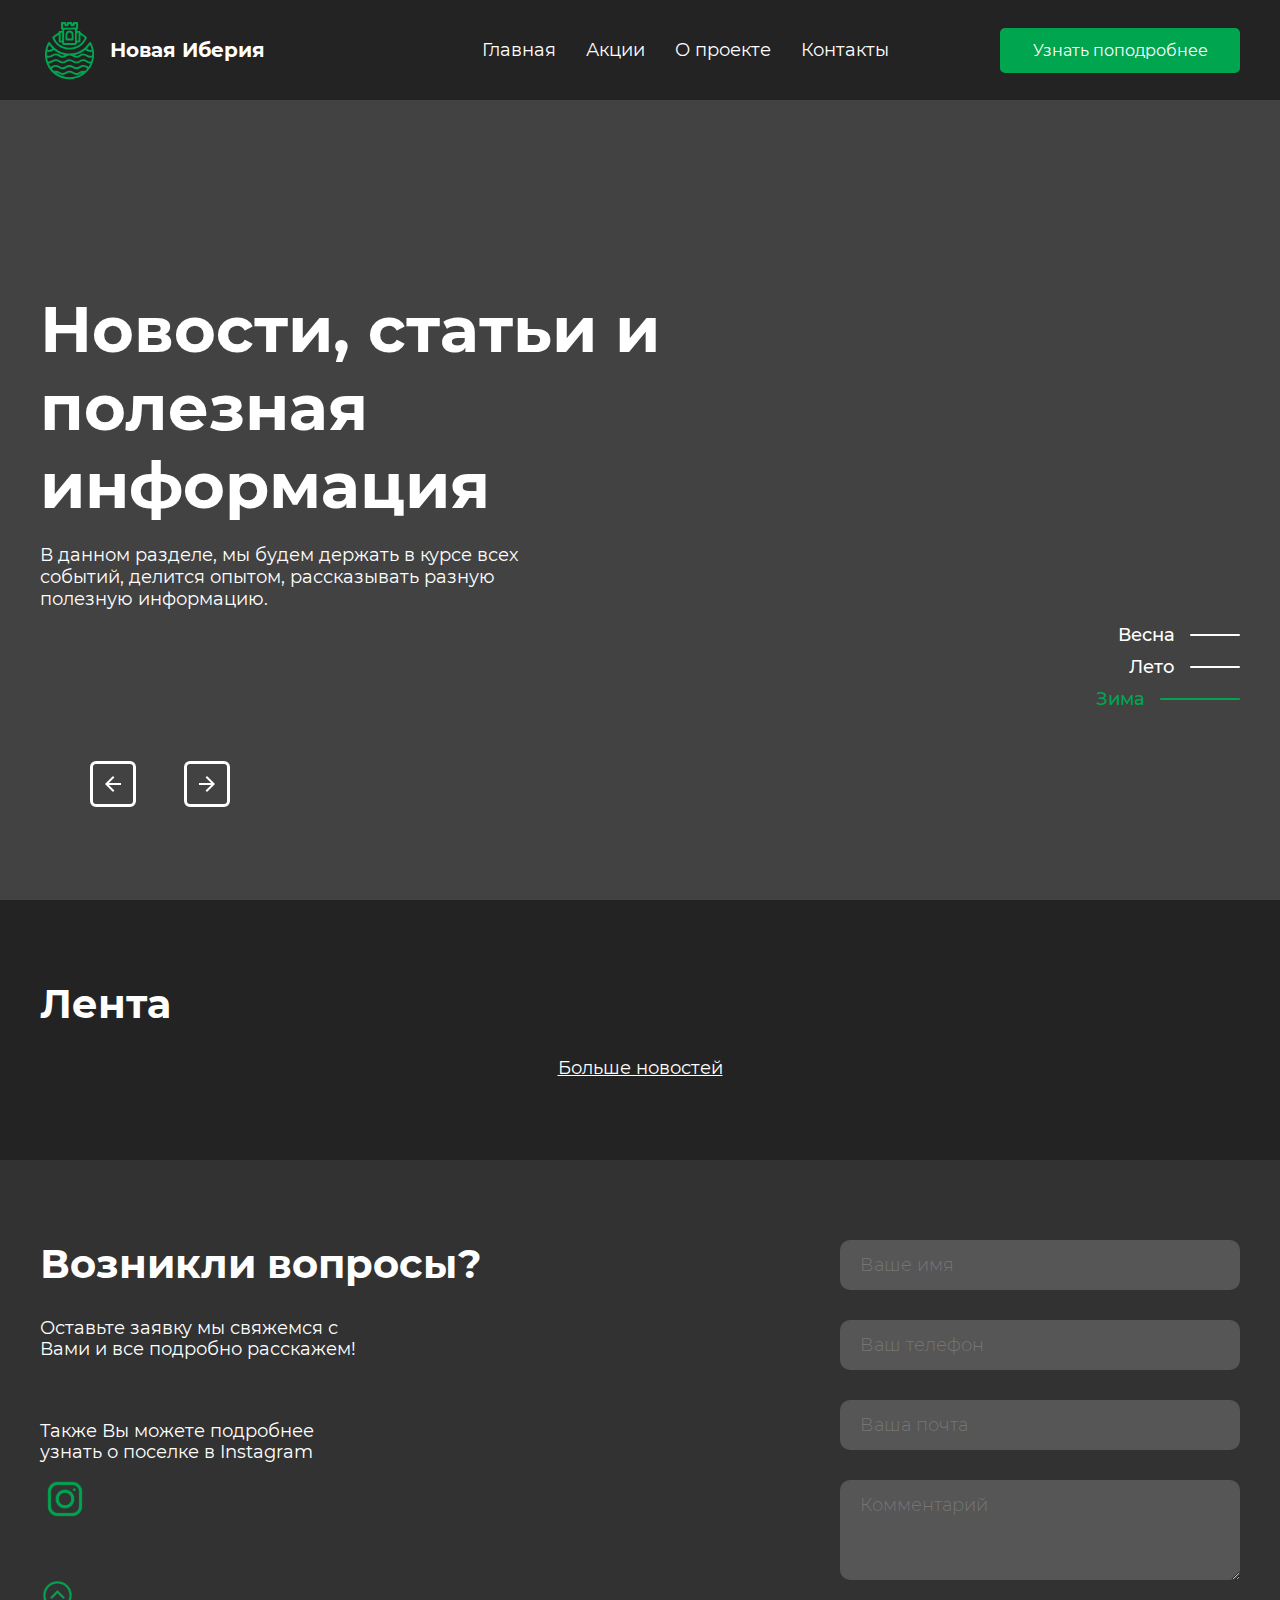
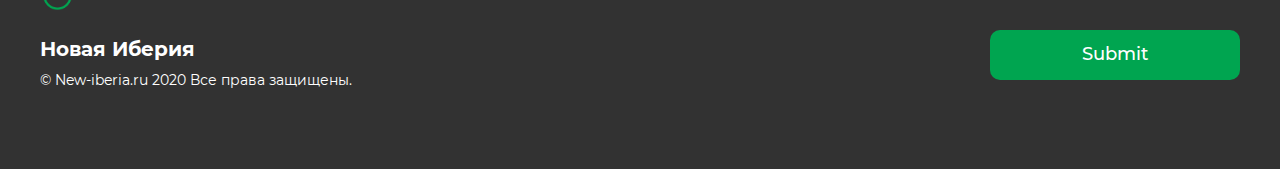
==== commit 46315f24: "28/03" ====
--- a/news.html
+++ b/news.html
@@ -64,10 +64,10 @@
 					Новая Иберия
 				</h1>
 				<h1 class="modal_contact-us-text">
-					Оставьте заявку на детальное обсуждение проекта
+					Оставьте заявку, мы ответим Вам в ближайшее время!
 				</h1>
 				<h2 class="modal_contact-us-description">
-					Lorem ipsum dolor sit amet, consectetur adipiscing elit, sed do eiusmod tempor incididunt ut labore et dolore
+					Если у Вас возникли какие-то вопросы, можете заказать звонок, либо <a href="tel:89773263306" style="color: #00A550">позвонить нам</a>!
 				</h2>
 				<div class="modal_contact-us-form">
 					<input type="text" class="modal_contact-us_placeholder" placeholder="Ваше имя" maxlength="10" name="name">
@@ -92,7 +92,7 @@
 					<div class="modal_news_one-texts_body">
 						<h1 class="modal_news_one-texts_body_news-title"></h1>
 						<h2 class="modal_news_one-texts-date">
-							12.01.2021
+							
 						</h2>
 					</div>
 				</div>
@@ -106,42 +106,7 @@
 						<div class="modal_news-footer-line"></div>
 					</div>
 					<div class="modal_news-recomended">
-						<div class="modal_news-recomended-item modal_news-recomended-mobile">
-							<div class="modal_news-recomended-item_picture"></div>
-							<h1 class="modal_news-recomnded-item_title">
-								Lorem ipsum dolor sit amet consectetur adipisicing elit. Libero obcaecati, nesciunt culpa quod quis voluptatibus nam blanditiis sapiente, incidunt nihil consectetur delectus in ex quasi natus sed numquam voluptas, architecto?	
-							</h1>
-							<h2 class="modal_news-recomnded-item_description">
-								Lorem ipsum dolor sit amet consectetur adipisicing elit. Libero obcaecati, nesciunt culpa quod quis voluptatibus nam blanditiis sapiente, incidunt nihil consectetur delectus in ex quasi natus sed numquam voluptas, architecto?	
-							</h2>
-							<div class="modal_news-recomnded-item_button">
-								подробнее
-							</div>
-						</div>
-						<div class="modal_news-recomended-item modal_news_second-item">
-							<div class="modal_news-recomended-item_picture"></div>
-							<h1 class="modal_news-recomnded-item_title">
-								Lorem ipsum dolor sit amet consectetur adipisicing elit. Libero obcaecati, nesciunt culpa quod quis voluptatibus nam blanditiis sapiente, incidunt nihil consectetur delectus in ex quasi natus sed numquam voluptas, architecto?	
-							</h1>
-							<h2 class="modal_news-recomnded-item_description">
-								Lorem ipsum dolor sit amet consectetur adipisicing elit. Libero obcaecati, nesciunt culpa quod quis voluptatibus nam blanditiis sapiente, incidunt nihil consectetur delectus in ex quasi natus sed numquam voluptas, architecto?	
-							</h2>
-							<div class="modal_news-recomnded-item_button">
-								подробнее
-							</div>
-						</div>
-						<div class="modal_news-recomended-item modal_news-recomended_tablet">
-							<div class="modal_news-recomended-item_picture"></div>
-							<h1 class="modal_news-recomnded-item_title">
-								Lorem ipsum dolor sit amet consectetur adipisicing elit. Libero obcaecati, nesciunt culpa quod quis voluptatibus nam blanditiis sapiente, incidunt nihil consectetur delectus in ex quasi natus sed numquam voluptas, architecto?	
-							</h1>
-							<h2 class="modal_news-recomnded-item_description">
-								Lorem ipsum dolor sit amet consectetur adipisicing elit. Libero obcaecati, nesciunt culpa quod quis voluptatibus nam blanditiis sapiente, incidunt nihil consectetur delectus in ex quasi natus sed numquam voluptas, architecto?	
-							</h2>
-							<div class="modal_news-recomnded-item_button">
-								подробнее
-							</div>
-						</div>
+					
 					</div>
 					<div class="modal_news-recomended_more">
 						<h1 class="modal_news-recomended_more-text">
@@ -211,27 +176,27 @@
 			<div class="header-panel__body">
 				<div class="header-panel__title">
 					<h1 class="header-panel__title-text">
-						Котттеджный поселок Новая Иберия
+						Новости, статьи и полезная информация
 					</h1>
 					<h2 class="header-panel__title-description">
-						Мы выбрали для вас проекты домов, ориентируясь на многолетний опыт лучших канадских архитекторов.
+						В данном разделе, мы будем держать в курсе всех событий, делится опытом, рассказывать разную полезную информацию.
 					</h2>
 					<div class="header-panel__seasons">
-						<div class="season_panel selected_div" id="spring">
+						<div class="season_panel" id="spring">
 							Весна
-							<div class="season_line selected_line" id="spring_line"></div>
+							<div class="season_line" id="spring_line"></div>
 						</div>
 						<div class="season_panel" id="summer">
 							Лето
 							<div class="season_line" id="summer_line"></div>
 						</div>
-						<div class="season_panel" id="autumn">
+						<!-- <div class="season_panel" id="autumn">
 							Осень
 							<div class="season_line" id="autumn_line"></div>
-						</div>
-						<div class="season_panel" id="winter">
+						</div> -->
+						<div class="season_panel selected_div" id="winter">
 							Зима
-							<div class="season_line" id="winter_line"></div>
+							<div class="season_line selected_line" id="winter_line"></div>
 						</div>
 					</div>
 					<div class="header-panel__arrow-left-body" onclick="sliderRight('.slider_feed')">
@@ -325,7 +290,7 @@
 	});
 </script>
 <script> 
-	$(".header_slider").load("template/slider/spring.html");
+	$(".header_slider").load("template/slider/winter.html");
 	$( "#summer" ).click(function(){
 		$(".header_slider").load("template/slider/summer.html");
 		$('.selected_div').removeClass('selected_div');
--- a/styles/main.css
+++ b/styles/main.css
@@ -85,7 +85,24 @@
 	left: 5%;
 	
 }
-
+.alert_video {
+	position: fixed;
+	z-index: 1000;
+	width: 560px;
+	height: 315px;
+	overflow: hidden;
+	left: 50%;
+	top: 50%;
+	margin-left: -285px;
+	margin-top: -165px;
+	display: none;
+	align-items: center;
+	justify-content: center;
+	border-radius: 10px;
+}
+#mobile_video {
+	display: none;
+}
 
 
 
@@ -101,6 +118,7 @@
 		font-size: 12px;
 		overflow: hidden;
 	}	
+	
 }
 
 /* Smartphones (portrait) ----------- */
@@ -110,7 +128,19 @@
 	.alert_for_form {
 		font-size: 12px;
 		overflow: hidden;
-	}	
+	}
+	#computer_video {
+		display: none;
+	}
+	.alert_video {
+		width: 320px;
+		height: 180px;
+		margin-left: -160px;
+		margin-top: -80px;
+	}
+	#mobile_video {
+		display: block;
+	}
 }
 
 
--- a/styles/slider-mini.css
+++ b/styles/slider-mini.css
@@ -8,8 +8,6 @@
 .slider-mini_big-item {
 	height: 100%;
 	width: 70%;
-	background: blue;
-	background-image: url('../images/slider_kek.png');
 	background-repeat: no-repeat;
 	background-size: cover;
 	background-position: center;
@@ -18,10 +16,15 @@
 	height: 90%;
 	width: 25%;
 	position: relative;
-	background-image: url('../images/slider_kek.png');
 	background-repeat: no-repeat;
 	background-size: cover;
 	background-position: center;
+}
+#slider_mini_bot {
+	display: none;
+}
+#slider-mini_small-item_top:hover .slider-mini_small-item_back{
+	background-color: #00A550;
 }
 .slider-mini_small-item_back {
 	height: 100%;
@@ -59,4 +62,64 @@
 	opacity: 0.9;
 	background-color: #00A550;
 	transition: .5s;
+}
+
+/* Smartphones (portrait) ----------- */
+@media only screen 
+and (max-width : 899px) 
+and (orientation : portrait) {
+	.slider-mini_small-arrow-body {
+		height: 30px;
+		width: 30px;
+		top: 50%;
+		left: 50%;
+		margin-top: -15px;
+		margin-left: -15px;
+	}
+	.slider_mini {
+	    height: 150px;
+	}
+	.slider-mini_small-arrow {
+	    height: 30px;
+	    width: 30px;
+	    border: 2px solid #fff;
+	    background-size: 12px;
+	}
+}
+
+/* Smartphones (landscape) ----------- */
+@media only screen 
+and (max-device-width : 899px) 
+and (orientation : landscape) {
+	.slider_mini {
+	    height: 200px;
+	}
+	.slider-mini_small-arrow-body {
+		height: 40px;
+		width: 40px;
+		top: 50%;
+		left: 50%;
+		margin-top: -20px;
+		margin-left: -20px;
+	}
+}
+
+/* iPads (landscape) ----------- */
+@media only screen 
+and (min-device-width : 900px) 
+and (max-device-width : 1024px) 
+and (orientation : landscape) {
+	.slider_mini {
+	    height: 250px;
+	}
+}
+
+/* iPads (portrait) ----------- */
+@media only screen 
+and (min-device-width : 768px) 
+and (max-device-width : 1024px) 
+and (orientation : portrait) {
+	.slider_mini {
+	    height: 250px;
+	}
 }--- a/styles/advantage_list.css
+++ b/styles/advantage_list.css
@@ -4,7 +4,6 @@
 }
 .advantage_list_title {
 	width: 430px;
-	margin-top: 80px;
 	margin-bottom: 60px;
 }
 .advantages_list__advantages {
@@ -13,7 +12,7 @@
 	display: flex;
 	justify-content: space-between;
 	flex-wrap: wrap;
-	margin-bottom: 80px;
+	margin-bottom: 30px;
 }
 .advantage_item {
 	width: 350px;
--- a/styles/showcase.css
+++ b/styles/showcase.css
@@ -84,7 +84,7 @@
 	width: 380px;
 	margin-bottom: 60px;
 	float: left;
-	height: 400px;
+	height: 410px;
 	overflow: hidden;
 }
 .showcase-more {
--- a/styles/modals/contact_us/style.css
+++ b/styles/modals/contact_us/style.css
@@ -24,14 +24,16 @@
 	width: 100%;
 	border-radius: 10px 10px 0 0;
 	height: 500px;
-	background-color: red;
 	position: relative;
 	overflow: hidden;
 }
 .modal_contact-us_picture {
 	width: 100%;
 	height: 100%;
-	background-color: blue;
+	background-repeat: no-repeat;
+	background-size: cover;
+	background-position: center;
+
 }
 .modal_contact-us_opacity {
 	position: absolute;
@@ -147,7 +149,6 @@
 	    width: 100%;
 	    border-radius: 10px 10px 0 0;
 	    height: 50vh;
-	    background-color: red;
 	}
 	.modal_contact-us-body-content {
 	    width: 100%;
@@ -176,7 +177,6 @@
 	.modal_contact-us-body-picture {
 	    width: 100%;
 	    height: 50vh;
-	    background-color: red;
 	}
 	.modal_contact-us-body-content {
 	    width: 100%;
@@ -220,3 +220,13 @@
 	    width: 520px;
 	}
 }
+
+
+
+
+
+#footer_link-contact_us {
+	color: #00A550;
+	text-decoration: underline;
+	cursor: pointer;
+}--- a/styles/modals/news_one/style.css
+++ b/styles/modals/news_one/style.css
@@ -47,7 +47,9 @@
 	position: absolute;
 	top: 0;
 	left: 0;
-	background-color: blue;
+	background-repeat: no-repeat;
+	background-position: center;
+	background-size: cover;
 	z-index: 100;
 }
 .modal_news_one-texts {
@@ -105,7 +107,6 @@
 .modal_news-content_picture {
 	width: 100%;
 	height: 300px;
-	background-image: url(../../../images/slider/1.JPG);
 	background-repeat: no-repeat;
 	background-size: cover;
 	background-position: center 80%;
